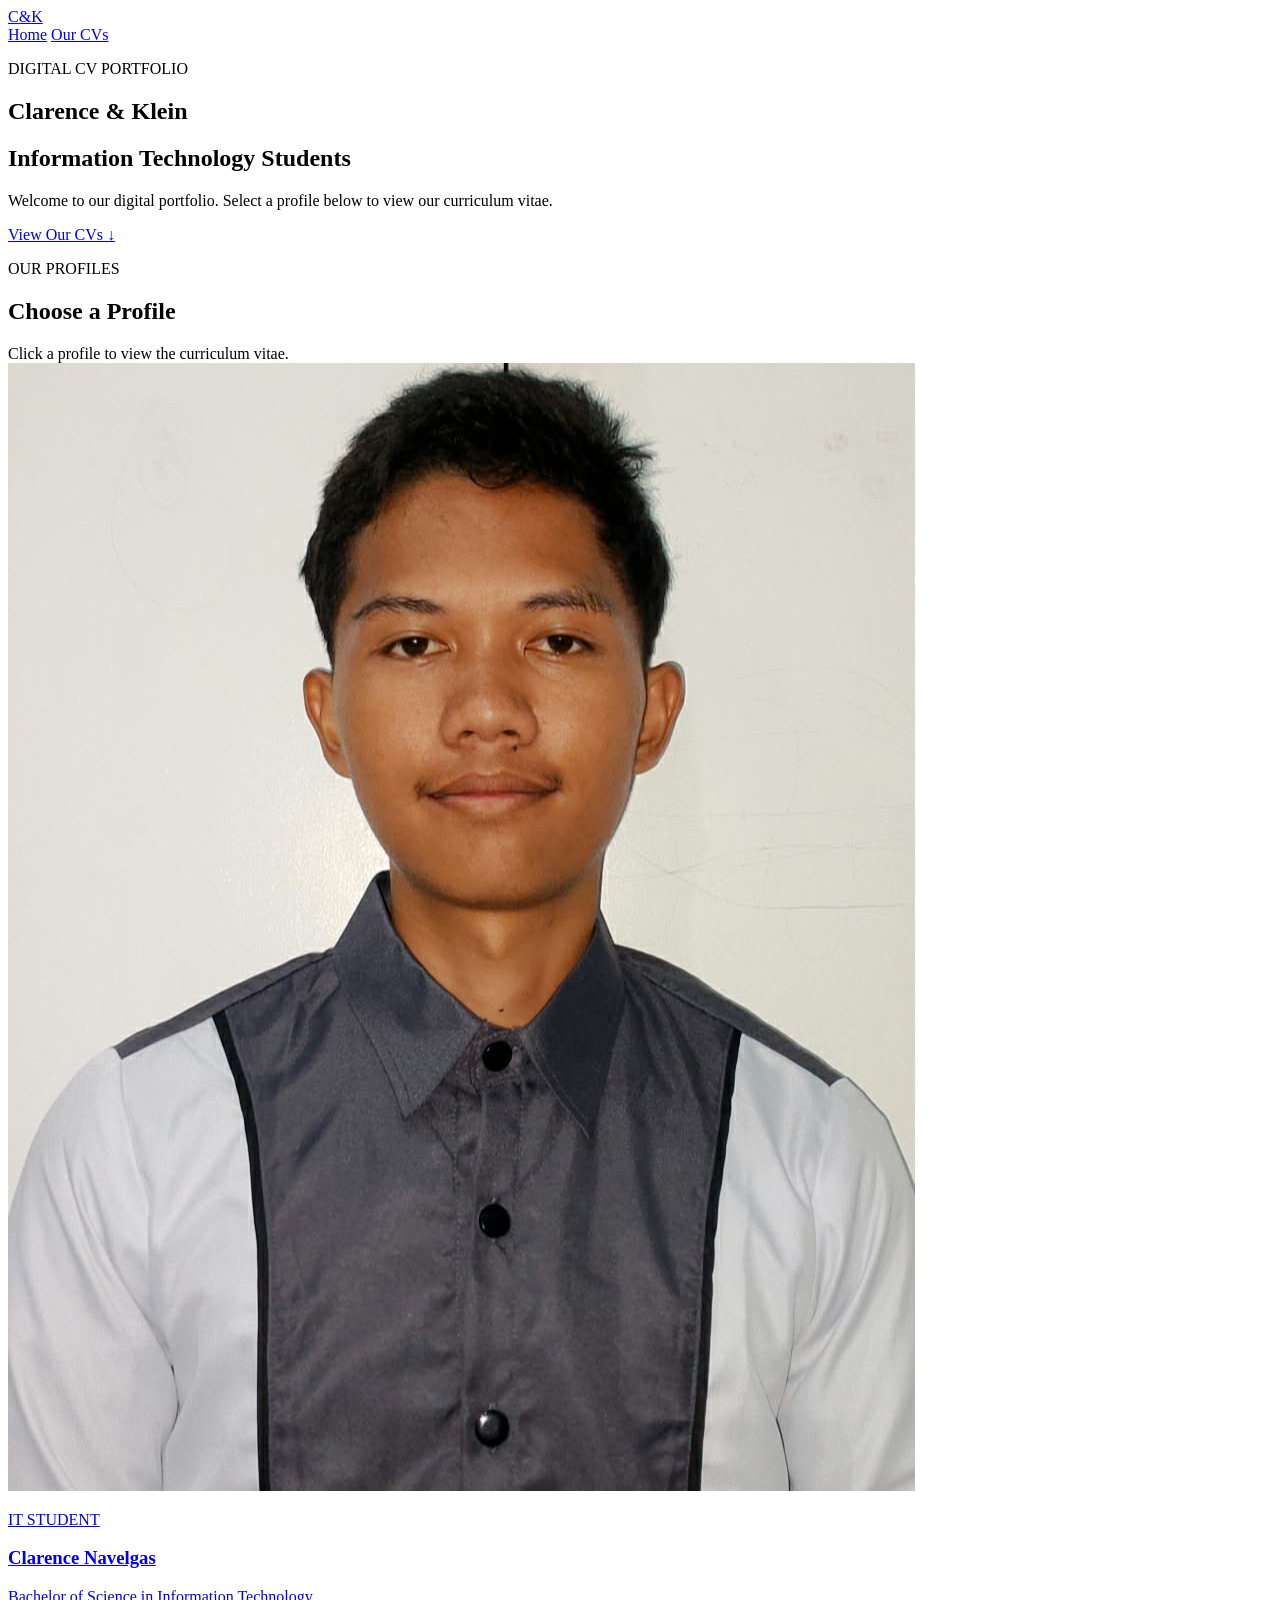
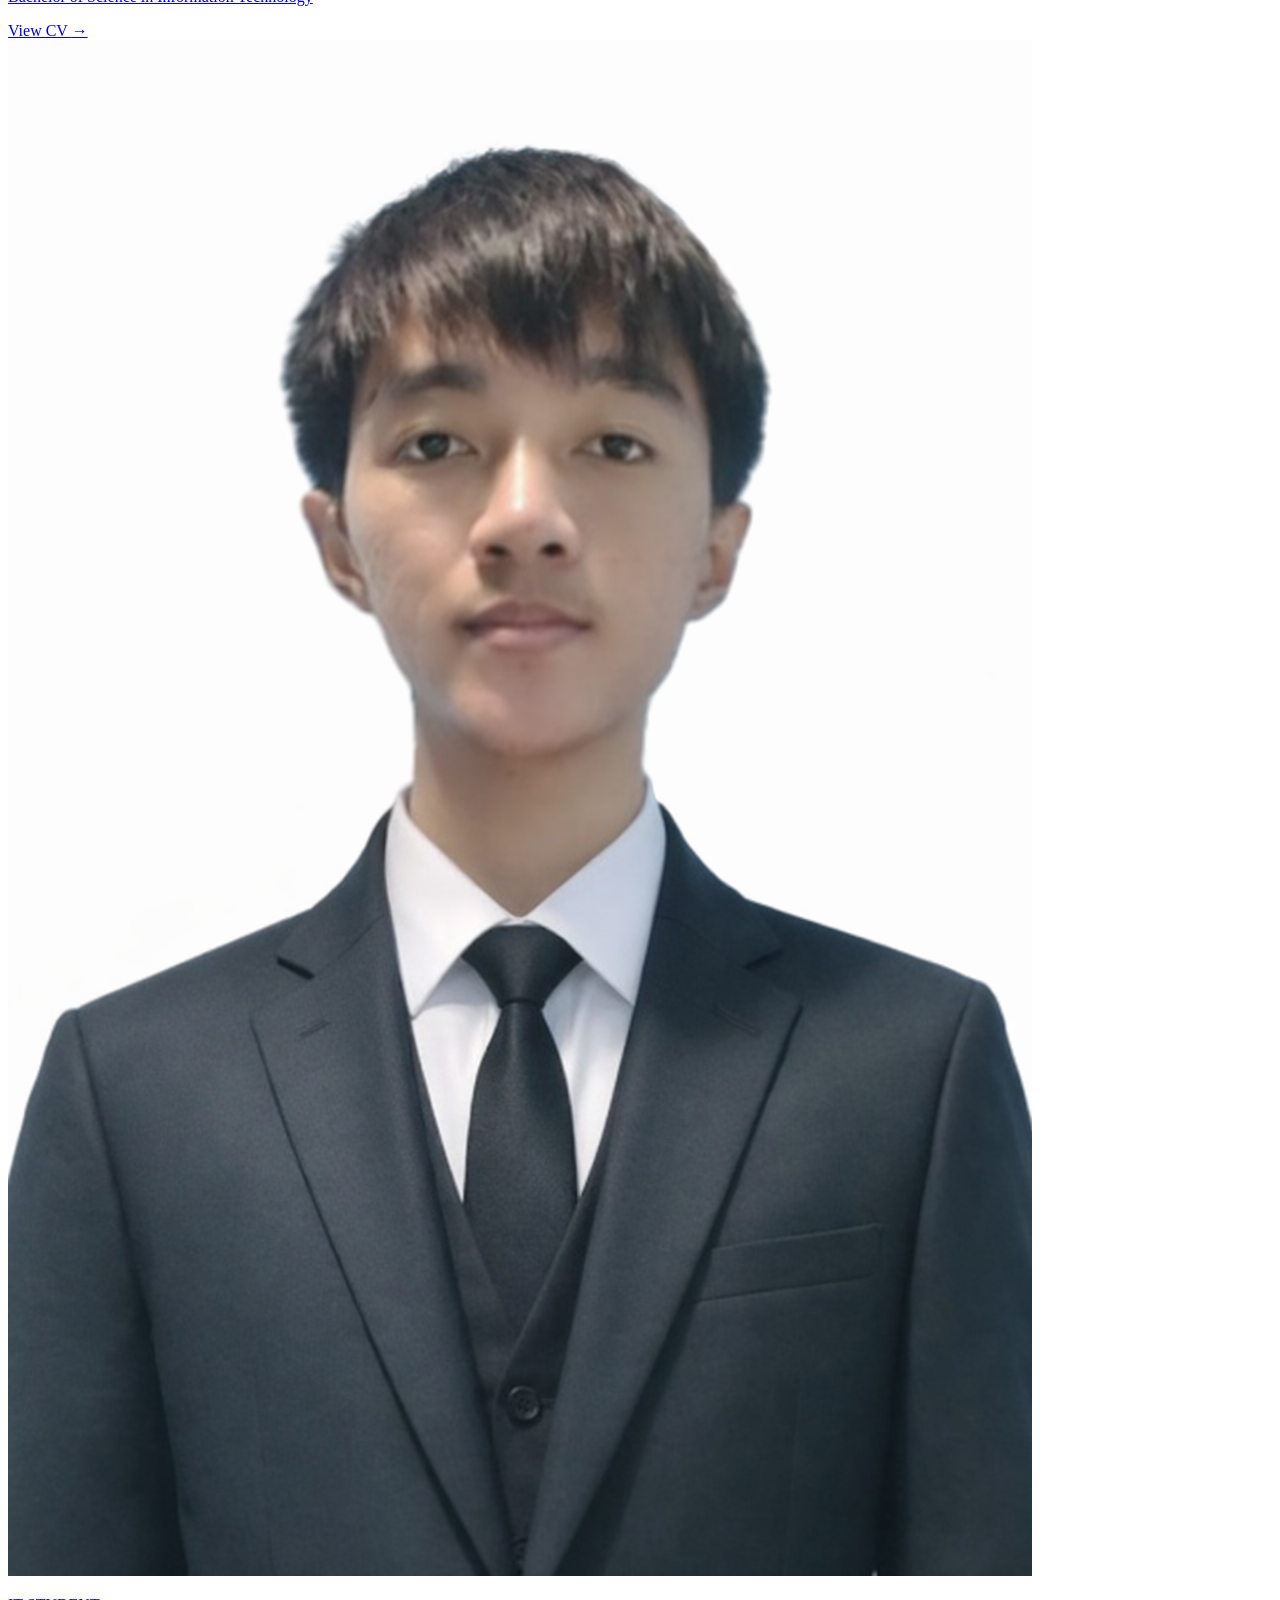
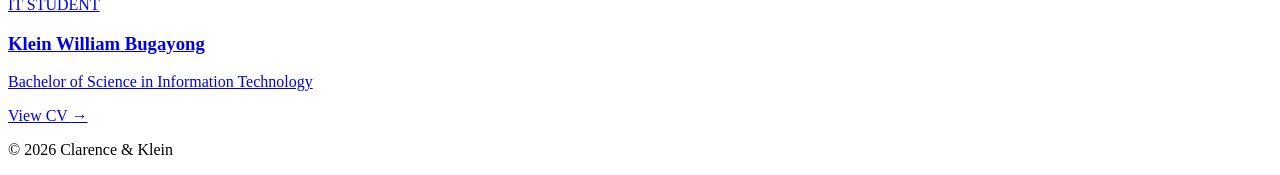
==== index.html @ c3aac6e5 "Clean up HTML structure and comments Removed unnecessary comments and improved formatting." ====
<!DOCTYPE html>
<html lang="en">
<head>
    <meta charset="UTF-8">
    <meta name="viewport" content="width=device-width, initial-scale=1.0">

    <title>Clarence & Klein | CV Portfolio</title>

    <link rel="stylesheet" href="style.css">
</head>

<body>

    <header>
        <nav class="navbar">

            <a href="index.html" class="logo">
                C<span>&</span>K
            </a>

            <div class="nav-links">
                <a href="#home">Home</a>
                <a href="#profiles">Our CVs</a>
            </div>

        </nav>
    </header>


    <main>

        <!-- HOME -->

        <section class="hero" id="home">

            <div class="hero-content">

                <p class="label">
                    DIGITAL CV PORTFOLIO
                </p>

                <h1>
                    Clarence <span>&</span> Klein
                </h1>

                <h2>
                    Information Technology Students
                </h2>

                <p class="hero-description">
                    Welcome to our digital portfolio.
                    Select a profile below to view our
                    curriculum vitae.
                </p>

                <a href="#profiles" class="main-button">
                    View Our CVs ↓
                </a>

            </div>

        </section>


        <!-- PROFILES -->

        <section class="profiles" id="profiles">

            <div class="section-heading">

                <p>OUR PROFILES</p>

                <h2>Choose a Profile</h2>

                <span>
                    Click a profile to view the curriculum vitae.
                </span>

            </div>


            <div class="profile-grid">


                <!-- CLARENCE -->

                <a href="clarence.html" class="profile-card">

                    <div class="profile-image">

                        <img
                            <img src="images/clarence.jpeg" alt="Clarence Navelgas">

                    </div>

                    <div class="profile-info">

                        <p class="student">
                            IT STUDENT
                        </p>

                        <h3>
                            Clarence Navelgas
                        </h3>

                        <p>
                            Bachelor of Science in
                            Information Technology
                        </p>

                        <div class="view-cv">
                            View CV
                            <span>→</span>
                        </div>

                    </div>

                </a>


                <!-- KLEIN -->

                <a href="klein.html" class="profile-card">

                    <div class="profile-image">

                        <img
                            src="images/klein.png"
                            alt="Klein William Bugayong">

                    </div>

                    <div class="profile-info">

                        <p class="student">
                            IT STUDENT
                        </p>

                            <h3>
                                Klein William Bugayong
                            </h3>
                

                        <p>
                            Bachelor of Science in
                            Information Technology
                        </p>

                        <div class="view-cv">
                            View CV
                            <span>→</span>
                        </div>

                    </div>

                </a>


            </div>

        </section>

    </main>


    <footer>

        <p>
            © 2026 Clarence & Klein
        </p>

    </footer>

</body>
</html>
---- style.css ----
/* ========================================================== 
   CLARENCE CV - FINAL DESIGN FIX 
   ONLY AFFECTS CLARENCE 
========================================================== */ 
 
body.clarence-page { 
    margin: 0; 
    padding: 40px 20px; 
 
    background: #151515; 
    color: #222222; 
 
    font-family: Arial, Helvetica, sans-serif; 
} 
 
 
/* ========================= 
   CV PAPER 
========================= */ 
 
body.clarence-page .cv { 
    width: 100%; 
    max-width: 1100px; 
 
    margin: 0 auto; 
 
    background: #f7f7f7; 
 
    box-shadow: 
        0 18px 50px rgba(0, 0, 0, 0.35); 
 
    overflow: hidden; 
} 
 
 
/* ========================= 
   HEADER 
========================= */ 
 
body.clarence-page .cv-header { 
    padding: 45px 45px 35px; 
 
    background: #f7f7f7; 
} 
 
body.clarence-page .cv-header h1 { 
    margin: 0; 
 
    color: #171717; 
 
    font-size: 44px; 
    font-weight: 800; 
 
    letter-spacing: 2px; 
} 
 
 
/* ========================= 
   TWO COLUMN LAYOUT 
========================= */ 
 
body.clarence-page .cv-grid { 
    display: grid; 
 
    grid-template-columns: 
        30% 70%; 
 
    align-items: stretch; 
} 
 
 
/* ========================= 
   LEFT SIDE 
========================= */ 
 
body.clarence-page .cv-left { 
    padding: 40px 30px; 
 
    background: #171717; 
 
    color: #ffffff; 
} 
 
 
/* SECTION SPACING */ 
 
body.clarence-page .cv-left .cv-section { 
    margin-bottom: 35px; 
} 
 
 
/* LEFT HEADINGS */ 
 
body.clarence-page .cv-left .cv-section h2 { 
    margin: 0 0 15px; 
 
    padding-bottom: 8px; 
 
    color: #e4c88b; 
 
    font-size: 16px; 
    font-weight: 800; 
 
    letter-spacing: 2px; 
 
    border-bottom: 1px solid #555555; 
} 
 
 
body.clarence-page .cv-left .cv-section h3 { 
    margin: 18px 0 8px; 
 
    color: #ffffff; 
 
    font-size: 13px; 
    font-weight: 700; 
} 
 
 
/* LEFT TEXT */ 
 
body.clarence-page .cv-left p { 
    margin: 6px 0; 
 
    color: #d8d8d8; 
 
    font-size: 13px; 
    line-height: 1.5; 
} 
 
 
body.clarence-page .cv-left strong { 
    color: #ffffff; 
 
    font-size: 13px; 
    line-height: 1.5; 
} 
 
 
/* CONTACT LINKS */ 
 
body.clarence-page .cv-left a { 
    color: #d8d8d8; 
 
    text-decoration: none; 
 
    overflow-wrap: anywhere; 
} 
 
 
body.clarence-page .cv-left a:hover { 
    color: #e4c88b; 
} 
 
 
/* ========================= 
   EDUCATION 
========================= */ 
 
body.clarence-page .education-item { 
    margin-bottom: 22px; 
} 
 
 
body.clarence-page .education-item strong { 
    display: block; 
 
    margin-bottom: 5px; 
 
    color: #ffffff; 
} 
 
 
body.clarence-page .education-item p { 
    color: #c8c8c8; 
} 
 
 
/* ========================= 
   RIGHT SIDE 
========================= */ 
 
body.clarence-page .cv-right { 
    padding: 40px 45px 50px; 
 
    background: #f7f7f7; 
 
    color: #252525; 
} 
 
 
/* PROFILE */ 
 
body.clarence-page .cv-profile { 
    margin-bottom: 30px; 
 
    padding-bottom: 25px; 
 
    border-bottom: 1px solid #c9c9c9; 
} 
 
 
body.clarence-page .cv-profile p { 
    margin: 0; 
 
    color: #333333; 
 
    font-size: 14px; 
    line-height: 1.7; 
} 
 
 
/* ========================= 
   RIGHT SECTIONS 
========================= */ 
 
body.clarence-page .cv-right .cv-section { 
    margin-bottom: 32px; 
} 
 
 
body.clarence-page .cv-right .cv-section h2 { 
    margin: 0 0 17px; 
 
    padding-bottom: 7px; 
 
    color: #171717; 
 
    font-size: 18px; 
    font-weight: 800; 
 
    letter-spacing: 1px; 
 
    border-bottom: 2px solid #333333; 
} 
 
 
body.clarence-page .cv-right .cv-section p { 
    margin: 7px 0; 
 
    color: #333333; 
 
    font-size: 13px; 
    line-height: 1.6; 
} 
 
 
body.clarence-page .cv-right .cv-section strong { 
    color: #171717; 
} 
 
 
/* ========================= 
   PROJECTS 
========================= */ 
 
body.clarence-page .project { 
    margin-bottom: 28px; 
 
    padding-bottom: 24px; 
 
    border-bottom: 1px solid #d3d3d3; 
} 
 
 
body.clarence-page .project:last-child { 
    border-bottom: none; 
} 
 
 
body.clarence-page .project p { 
    color: #333333; 
} 
 
 
body.clarence-page .project ul { 
    margin: 12px 0 0; 
 
    padding-left: 22px; 
} 
 
 
body.clarence-page .project li { 
    margin-bottom: 7px; 
 
    color: #333333; 
 
    font-size: 13px; 
    line-height: 1.55; 
} 
 
 
/* ========================= 
   NAVIGATION 
========================= */ 
 
body.clarence-page .cv-navigation { 
    padding: 
        0 0 40px 30px; 
 
    background: #f7f7f7; 
} 
 
 
body.clarence-page .back-btn { 
    display: inline-block; 
 
    padding: 12px 20px; 
 
    background: #202020; 
 
    color: #ffffff; 
 
    border-radius: 5px; 
 
    font-size: 13px; 
    font-weight: 700; 
 
    text-decoration: none; 
 
    transition: 0.25s ease; 
} 
 
 
body.clarence-page .back-btn:hover { 
    background: #333333; 
 
    transform: translateY(-2px); 
} 
 
 
/* ========================= 
   MOBILE 
========================= */ 
 
@media screen and (max-width: 700px) { 
 
    body.clarence-page { 
        padding: 15px 8px; 
    } 
 
 
    body.clarence-page .cv-header { 
        padding: 30px 22px 25px; 
    } 
 
 
    body.clarence-page .cv-header h1 { 
        font-size: 29px; 
 
        letter-spacing: 1px; 
    } 
 
 
    body.clarence-page .cv-grid { 
        grid-template-columns: 1fr; 
    } 
 
 
    body.clarence-page .cv-left { 
        padding: 30px 22px; 
    } 
 
 
    body.clarence-page .cv-right { 
        padding: 30px 22px; 
    } 
 
 
    body.clarence-page .cv-navigation { 
        padding: 
            0 22px 30px; 
    } 
} 
 
 
/* ========================= 
   PRINT 
========================= */ 
 
@media print { 
 
    body.clarence-page { 
        padding: 0; 
 
        background: #ffffff; 
    } 
 
 
    body.clarence-page .cv { 
        width: 100%; 
 
        max-width: none; 
 
        box-shadow: none; 
    } 
 
 
    body.clarence-page .cv-navigation { 
        display: none; 
    } 
}
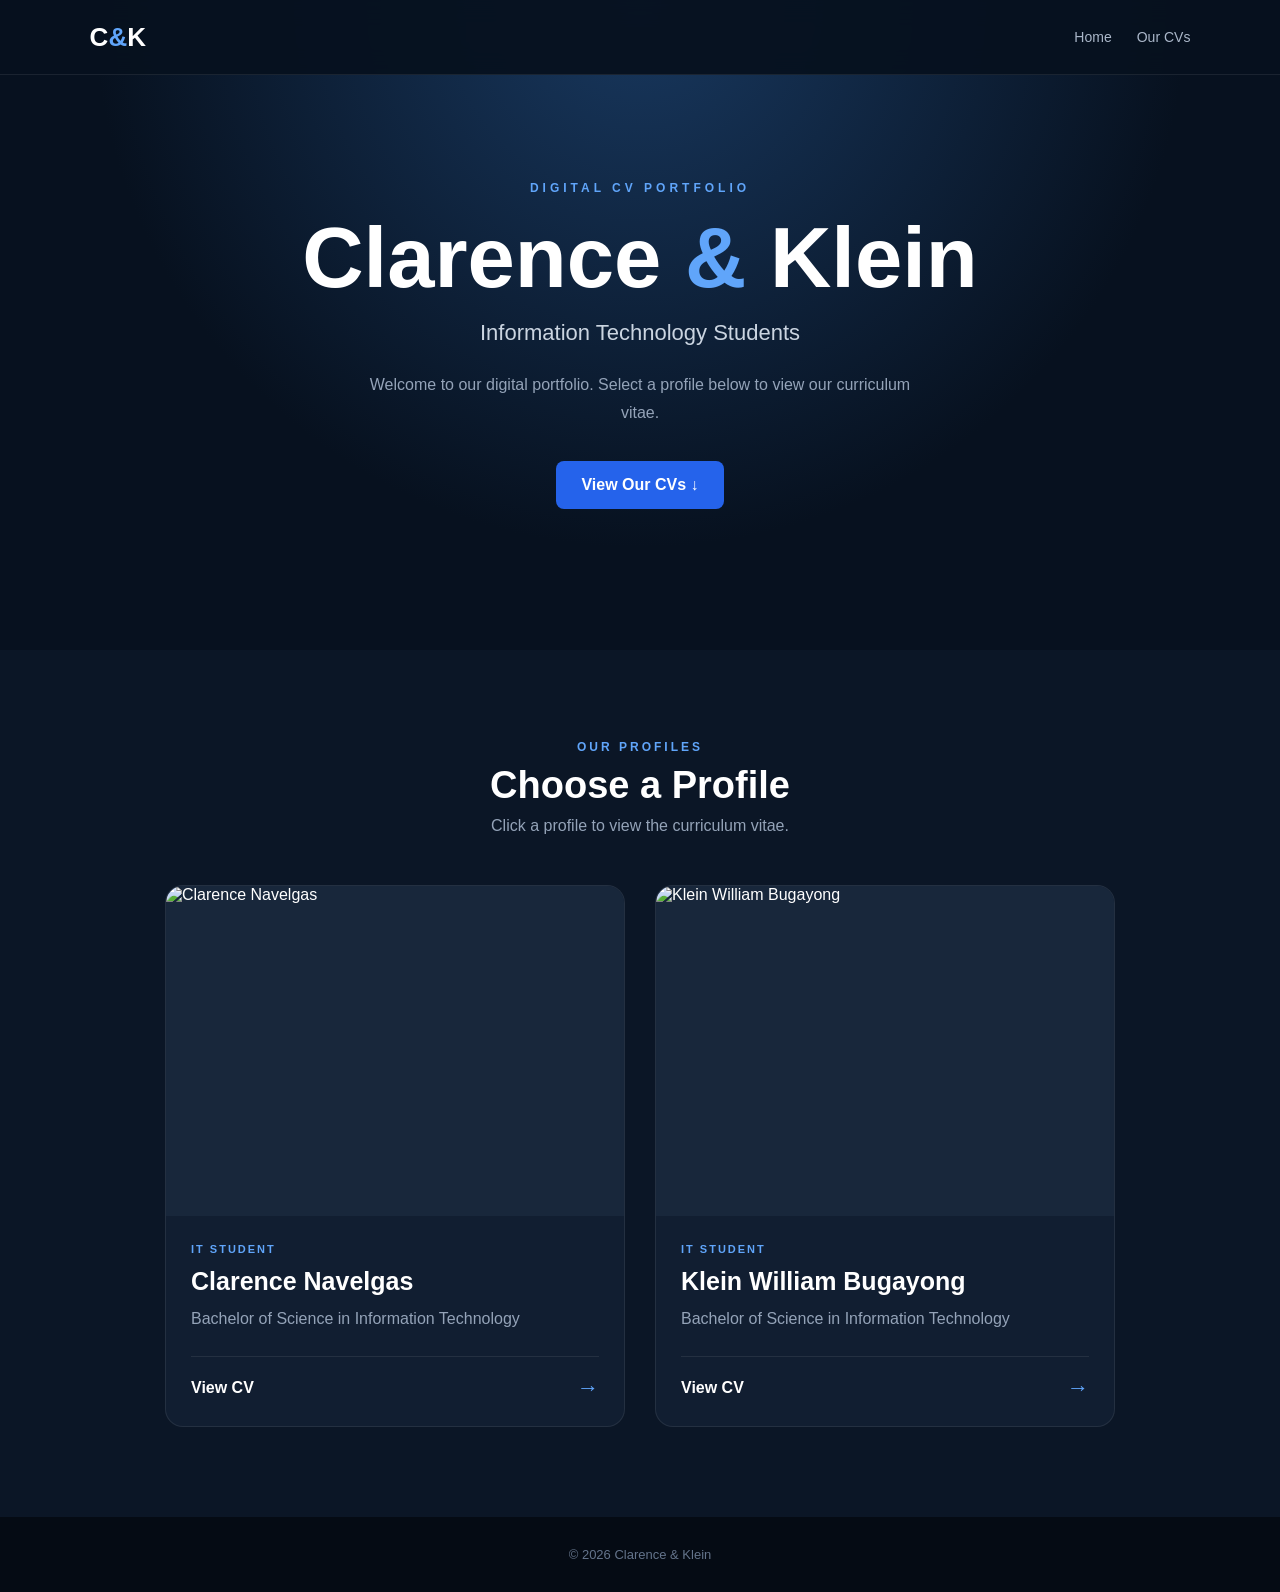
==== commit 3457a3a5: "Update profile image sources and fix HTML structure" ====
--- a/index.html
+++ b/index.html
@@ -89,7 +89,8 @@
                     <div class="profile-image">
 
                         <img
-                            <img src="images/clarence.jpeg" alt="Clarence Navelgas">
+                            src="images/clarence-profile.jpg"
+                            alt="Clarence Navelgas">
 
                     </div>
 
@@ -125,7 +126,7 @@
                     <div class="profile-image">
 
                         <img
-                            src="images/klein.png"
+                            src="images/klein-profile.jpg"
                             alt="Klein William Bugayong">
 
                     </div>
@@ -136,10 +137,9 @@
                             IT STUDENT
                         </p>
 
-                            <h3>
-                                Klein William Bugayong
-                            </h3>
-                
+                        <h3>
+                            Klein William Bugayong
+                        </h3>
 
                         <p>
                             Bachelor of Science in
--- a/style.css
+++ b/style.css
@@ -1,402 +1,4450 @@
-/* ========================================================== 
-   CLARENCE CV - FINAL DESIGN FIX 
-   ONLY AFFECTS CLARENCE 
-========================================================== */ 
- 
-body.clarence-page { 
-    margin: 0; 
-    padding: 40px 20px; 
- 
-    background: #151515; 
-    color: #222222; 
- 
-    font-family: Arial, Helvetica, sans-serif; 
-} 
- 
- 
-/* ========================= 
-   CV PAPER 
-========================= */ 
- 
-body.clarence-page .cv { 
-    width: 100%; 
-    max-width: 1100px; 
- 
-    margin: 0 auto; 
- 
-    background: #f7f7f7; 
- 
-    box-shadow: 
-        0 18px 50px rgba(0, 0, 0, 0.35); 
- 
-    overflow: hidden; 
-} 
- 
- 
-/* ========================= 
-   HEADER 
-========================= */ 
- 
-body.clarence-page .cv-header { 
-    padding: 45px 45px 35px; 
- 
-    background: #f7f7f7; 
-} 
- 
-body.clarence-page .cv-header h1 { 
-    margin: 0; 
- 
-    color: #171717; 
- 
-    font-size: 44px; 
-    font-weight: 800; 
- 
-    letter-spacing: 2px; 
-} 
- 
- 
-/* ========================= 
-   TWO COLUMN LAYOUT 
-========================= */ 
- 
-body.clarence-page .cv-grid { 
-    display: grid; 
- 
-    grid-template-columns: 
-        30% 70%; 
- 
-    align-items: stretch; 
-} 
- 
- 
-/* ========================= 
-   LEFT SIDE 
-========================= */ 
- 
-body.clarence-page .cv-left { 
-    padding: 40px 30px; 
- 
-    background: #171717; 
- 
-    color: #ffffff; 
-} 
- 
- 
-/* SECTION SPACING */ 
- 
-body.clarence-page .cv-left .cv-section { 
-    margin-bottom: 35px; 
-} 
- 
- 
-/* LEFT HEADINGS */ 
- 
-body.clarence-page .cv-left .cv-section h2 { 
-    margin: 0 0 15px; 
- 
-    padding-bottom: 8px; 
- 
-    color: #e4c88b; 
- 
-    font-size: 16px; 
-    font-weight: 800; 
- 
-    letter-spacing: 2px; 
- 
-    border-bottom: 1px solid #555555; 
-} 
- 
- 
-body.clarence-page .cv-left .cv-section h3 { 
-    margin: 18px 0 8px; 
- 
-    color: #ffffff; 
- 
-    font-size: 13px; 
-    font-weight: 700; 
-} 
- 
- 
-/* LEFT TEXT */ 
- 
-body.clarence-page .cv-left p { 
-    margin: 6px 0; 
- 
-    color: #d8d8d8; 
- 
-    font-size: 13px; 
-    line-height: 1.5; 
-} 
- 
- 
-body.clarence-page .cv-left strong { 
-    color: #ffffff; 
- 
-    font-size: 13px; 
-    line-height: 1.5; 
-} 
- 
- 
-/* CONTACT LINKS */ 
- 
-body.clarence-page .cv-left a { 
-    color: #d8d8d8; 
- 
-    text-decoration: none; 
- 
-    overflow-wrap: anywhere; 
-} 
- 
- 
-body.clarence-page .cv-left a:hover { 
-    color: #e4c88b; 
-} 
- 
- 
-/* ========================= 
-   EDUCATION 
-========================= */ 
- 
-body.clarence-page .education-item { 
-    margin-bottom: 22px; 
-} 
- 
- 
-body.clarence-page .education-item strong { 
-    display: block; 
- 
-    margin-bottom: 5px; 
- 
-    color: #ffffff; 
-} 
- 
- 
-body.clarence-page .education-item p { 
-    color: #c8c8c8; 
-} 
- 
- 
-/* ========================= 
-   RIGHT SIDE 
-========================= */ 
- 
-body.clarence-page .cv-right { 
-    padding: 40px 45px 50px; 
- 
-    background: #f7f7f7; 
- 
-    color: #252525; 
-} 
- 
- 
-/* PROFILE */ 
- 
-body.clarence-page .cv-profile { 
-    margin-bottom: 30px; 
- 
-    padding-bottom: 25px; 
- 
-    border-bottom: 1px solid #c9c9c9; 
-} 
- 
- 
-body.clarence-page .cv-profile p { 
-    margin: 0; 
- 
-    color: #333333; 
- 
-    font-size: 14px; 
-    line-height: 1.7; 
-} 
- 
- 
-/* ========================= 
-   RIGHT SECTIONS 
-========================= */ 
- 
-body.clarence-page .cv-right .cv-section { 
-    margin-bottom: 32px; 
-} 
- 
- 
-body.clarence-page .cv-right .cv-section h2 { 
-    margin: 0 0 17px; 
- 
-    padding-bottom: 7px; 
- 
-    color: #171717; 
- 
-    font-size: 18px; 
-    font-weight: 800; 
- 
-    letter-spacing: 1px; 
- 
-    border-bottom: 2px solid #333333; 
-} 
- 
- 
-body.clarence-page .cv-right .cv-section p { 
-    margin: 7px 0; 
- 
-    color: #333333; 
- 
-    font-size: 13px; 
-    line-height: 1.6; 
-} 
- 
- 
-body.clarence-page .cv-right .cv-section strong { 
-    color: #171717; 
-} 
- 
- 
-/* ========================= 
-   PROJECTS 
-========================= */ 
- 
-body.clarence-page .project { 
-    margin-bottom: 28px; 
- 
-    padding-bottom: 24px; 
- 
-    border-bottom: 1px solid #d3d3d3; 
-} 
- 
- 
-body.clarence-page .project:last-child { 
-    border-bottom: none; 
-} 
- 
- 
-body.clarence-page .project p { 
-    color: #333333; 
-} 
- 
- 
-body.clarence-page .project ul { 
-    margin: 12px 0 0; 
- 
-    padding-left: 22px; 
-} 
- 
- 
-body.clarence-page .project li { 
-    margin-bottom: 7px; 
- 
-    color: #333333; 
- 
-    font-size: 13px; 
-    line-height: 1.55; 
-} 
- 
- 
-/* ========================= 
-   NAVIGATION 
-========================= */ 
- 
-body.clarence-page .cv-navigation { 
-    padding: 
-        0 0 40px 30px; 
- 
-    background: #f7f7f7; 
-} 
- 
- 
-body.clarence-page .back-btn { 
-    display: inline-block; 
- 
-    padding: 12px 20px; 
- 
-    background: #202020; 
- 
-    color: #ffffff; 
- 
-    border-radius: 5px; 
- 
-    font-size: 13px; 
-    font-weight: 700; 
- 
-    text-decoration: none; 
- 
-    transition: 0.25s ease; 
-} 
- 
- 
-body.clarence-page .back-btn:hover { 
-    background: #333333; 
- 
-    transform: translateY(-2px); 
-} 
- 
- 
-/* ========================= 
-   MOBILE 
-========================= */ 
- 
-@media screen and (max-width: 700px) { 
- 
-    body.clarence-page { 
-        padding: 15px 8px; 
-    } 
- 
- 
-    body.clarence-page .cv-header { 
-        padding: 30px 22px 25px; 
-    } 
- 
- 
-    body.clarence-page .cv-header h1 { 
-        font-size: 29px; 
- 
-        letter-spacing: 1px; 
-    } 
- 
- 
-    body.clarence-page .cv-grid { 
-        grid-template-columns: 1fr; 
-    } 
- 
- 
-    body.clarence-page .cv-left { 
-        padding: 30px 22px; 
-    } 
- 
- 
-    body.clarence-page .cv-right { 
-        padding: 30px 22px; 
-    } 
- 
- 
-    body.clarence-page .cv-navigation { 
-        padding: 
-            0 22px 30px; 
-    } 
-} 
- 
- 
-/* ========================= 
-   PRINT 
-========================= */ 
- 
-@media print { 
- 
-    body.clarence-page { 
-        padding: 0; 
- 
-        background: #ffffff; 
-    } 
- 
- 
-    body.clarence-page .cv { 
-        width: 100%; 
- 
-        max-width: none; 
- 
-        box-shadow: none; 
-    } 
- 
- 
-    body.clarence-page .cv-navigation { 
-        display: none; 
-    } 
-} 
+
+/* =====================================================
+   GLOBAL RESET
+===================================================== */
+
+* {
+    margin: 0;
+    padding: 0;
+    box-sizing: border-box;
+}
+
+html {
+    scroll-behavior: smooth;
+}
+
+body {
+    font-family: Arial, Helvetica, sans-serif;
+    background: #07111f;
+    color: #ffffff;
+}
+
+a {
+    color: inherit;
+    text-decoration: none;
+}
+
+img {
+    max-width: 100%;
+}
+
+
+/* =====================================================
+   MAIN NAVIGATION
+===================================================== */
+
+.navbar {
+    width: 100%;
+    height: 75px;
+
+    padding: 0 7%;
+
+    display: flex;
+    justify-content: space-between;
+    align-items: center;
+
+    position: fixed;
+    top: 0;
+    left: 0;
+
+    z-index: 1000;
+
+    background: rgba(7, 17, 31, 0.95);
+
+    border-bottom:
+        1px solid rgba(255, 255, 255, 0.08);
+
+    backdrop-filter: blur(12px);
+}
+
+
+.logo {
+    font-size: 26px;
+    font-weight: 800;
+}
+
+
+.logo span {
+    color: #60a5fa;
+}
+
+
+.nav-links {
+    display: flex;
+    align-items: center;
+
+    gap: 25px;
+}
+
+
+.nav-links a {
+    color: #aab7c9;
+
+    font-size: 14px;
+
+    transition: 0.3s;
+}
+
+
+.nav-links a:hover {
+    color: #ffffff;
+}
+
+
+/* =====================================================
+   HERO
+===================================================== */
+
+.hero {
+    min-height: 650px;
+
+    display: flex;
+
+    justify-content: center;
+    align-items: center;
+
+    text-align: center;
+
+    padding: 120px 20px 80px;
+
+    background:
+        radial-gradient(
+            circle at top,
+            #18385f,
+            #07111f 60%
+        );
+}
+
+
+.hero-content {
+    width: 100%;
+    max-width: 800px;
+}
+
+
+.label {
+    color: #60a5fa;
+
+    font-size: 12px;
+
+    letter-spacing: 4px;
+
+    font-weight: bold;
+
+    margin-bottom: 20px;
+}
+
+
+.hero h1 {
+    font-size: clamp(45px, 8vw, 85px);
+
+    line-height: 1;
+
+    margin-bottom: 20px;
+}
+
+
+.hero h1 span {
+    color: #60a5fa;
+}
+
+
+.hero h2 {
+    font-size: 22px;
+
+    color: #cbd5e1;
+
+    font-weight: normal;
+}
+
+
+.hero-description {
+    color: #94a3b8;
+
+    max-width: 550px;
+
+    margin: 25px auto 35px;
+
+    line-height: 1.7;
+}
+
+
+.main-button {
+    display: inline-block;
+
+    padding: 15px 25px;
+
+    background: #2563eb;
+
+    border-radius: 8px;
+
+    font-weight: bold;
+
+    transition: 0.3s;
+}
+
+
+.main-button:hover {
+    background: #3b82f6;
+
+    transform: translateY(-3px);
+}
+
+
+/* =====================================================
+   PROFILE SECTION
+===================================================== */
+
+.profiles {
+    padding: 90px 7%;
+
+    background: #0b1626;
+}
+
+
+.section-heading {
+    text-align: center;
+
+    margin-bottom: 50px;
+}
+
+
+.section-heading > p {
+    color: #60a5fa;
+
+    font-size: 12px;
+
+    font-weight: bold;
+
+    letter-spacing: 3px;
+
+    margin-bottom: 10px;
+}
+
+
+.section-heading h2 {
+    font-size: 38px;
+
+    margin-bottom: 10px;
+}
+
+
+.section-heading span {
+    color: #94a3b8;
+}
+
+
+/* =====================================================
+   PROFILE CARDS
+===================================================== */
+
+.profile-grid {
+    width: 100%;
+
+    max-width: 950px;
+
+    margin: auto;
+
+    display: grid;
+
+    grid-template-columns:
+        repeat(2, minmax(0, 1fr));
+
+    gap: 30px;
+}
+
+
+.profile-card {
+    display: block;
+
+    background: #111e31;
+
+    border:
+        1px solid rgba(255, 255, 255, 0.08);
+
+    border-radius: 18px;
+
+    overflow: hidden;
+
+    transition: 0.35s;
+}
+
+
+.profile-card:hover {
+    transform: translateY(-8px);
+
+    border-color: #3b82f6;
+
+    box-shadow:
+        0 20px 50px
+        rgba(0, 0, 0, 0.4);
+}
+
+
+.profile-image {
+    width: 100%;
+
+    height: 330px;
+
+    background: #18273b;
+
+    overflow: hidden;
+}
+
+
+.profile-image img {
+    width: 100%;
+    height: 100%;
+
+    object-fit: cover;
+
+    display: block;
+
+    transition: 0.4s;
+}
+
+
+.profile-card:hover .profile-image img {
+    transform: scale(1.05);
+}
+
+
+.profile-info {
+    padding: 25px;
+}
+
+
+.student {
+    color: #60a5fa !important;
+
+    font-size: 11px;
+
+    letter-spacing: 2px;
+
+    font-weight: bold;
+
+    margin-bottom: 8px;
+}
+
+
+.profile-info h3 {
+    font-size: 25px;
+
+    margin-bottom: 10px;
+}
+
+
+.profile-info > p {
+    color: #94a3b8;
+
+    line-height: 1.6;
+}
+
+
+.view-cv {
+    display: flex;
+
+    justify-content: space-between;
+
+    align-items: center;
+
+    margin-top: 25px;
+
+    padding-top: 18px;
+
+    border-top:
+        1px solid rgba(255, 255, 255, 0.08);
+
+    font-weight: bold;
+}
+
+
+.view-cv span {
+    color: #60a5fa;
+
+    font-size: 22px;
+}
+
+
+/* =====================================================
+   MAIN FOOTER
+===================================================== */
+
+footer {
+    padding: 30px;
+
+    text-align: center;
+
+    background: #050b14;
+
+    color: #64748b;
+
+    font-size: 13px;
+}
+
+
+/* =====================================================
+   ORIGINAL CV VIEWER
+===================================================== */
+
+.cv-page {
+    background: #07111f;
+}
+
+
+.cv-navbar {
+    min-height: 75px;
+
+    padding: 15px 5%;
+
+    display: flex;
+
+    align-items: center;
+
+    justify-content: space-between;
+
+    gap: 20px;
+
+    position: sticky;
+
+    top: 0;
+
+    background:
+        rgba(7, 17, 31, 0.96);
+
+    border-bottom:
+        1px solid rgba(255, 255, 255, 0.08);
+
+    z-index: 100;
+}
+
+
+.cv-name {
+    font-weight: bold;
+}
+
+
+.back-button,
+.switch-button {
+    color: #60a5fa;
+
+    font-size: 14px;
+
+    font-weight: bold;
+}
+
+
+.cv-viewer {
+    padding: 55px 20px 80px;
+}
+
+
+.cv-heading {
+    text-align: center;
+
+    margin-bottom: 40px;
+}
+
+
+.cv-heading > p {
+    color: #60a5fa;
+
+    font-size: 11px;
+
+    letter-spacing: 4px;
+
+    font-weight: bold;
+
+    margin-bottom: 10px;
+}
+
+
+.cv-heading h1 {
+    font-size:
+        clamp(30px, 5vw, 48px);
+
+    margin-bottom: 5px;
+}
+
+
+.cv-heading span {
+    color: #94a3b8;
+}
+
+
+.cv-images {
+    width: 100%;
+
+    max-width: 1000px;
+
+    margin: auto;
+
+    display: flex;
+
+    flex-direction: column;
+
+    gap: 30px;
+}
+
+
+.cv-images img {
+    width: 100%;
+
+    height: auto;
+
+    display: block;
+
+    background: white;
+
+    box-shadow:
+        0 15px 50px
+        rgba(0, 0, 0, 0.5);
+}
+
+
+.bottom-navigation {
+    max-width: 1000px;
+
+    margin: 40px auto 0;
+
+    display: flex;
+
+    justify-content: space-between;
+
+    gap: 20px;
+}
+
+
+.bottom-navigation a {
+    color: #60a5fa;
+
+    font-weight: bold;
+}
+
+
+/* =====================================================
+   CLARENCE CV
+===================================================== */
+
+.clarence-cv {
+    background: #f4f4f4;
+
+    color: #111;
+}
+
+
+.cv-topbar {
+    background: #0b0b0b;
+
+    padding: 18px 5%;
+
+    display: flex;
+
+    justify-content: space-between;
+
+    align-items: center;
+
+    gap: 20px;
+
+    color: white;
+}
+
+
+.cv-topbar a {
+    color: white;
+
+    font-size: 13px;
+}
+
+
+.cv-topbar a:hover {
+    color: #d6c5a3;
+}
+
+
+.cv-paper {
+    max-width: 1100px;
+
+    margin: 40px auto;
+
+    background: #ffffff;
+
+    display: grid;
+
+    grid-template-columns:
+        35% 65%;
+
+    min-height: 1350px;
+
+    box-shadow:
+        0 10px 40px
+        rgba(0, 0, 0, 0.15);
+}
+
+
+.cv-left {
+    background: #171717;
+
+    color: #ffffff;
+
+    padding: 55px 35px;
+}
+
+
+.cv-photo {
+    width: 190px;
+    height: 190px;
+
+    margin: 0 auto 30px;
+
+    border-radius: 50%;
+
+    overflow: hidden;
+
+    border: 5px solid #ffffff;
+}
+
+
+.cv-photo img {
+    width: 100%;
+    height: 100%;
+
+    object-fit: cover;
+}
+
+
+.cv-left h1 {
+    text-align: center;
+
+    font-size: 27px;
+
+    line-height: 1.1;
+
+    margin-bottom: 8px;
+}
+
+
+.cv-left .job-title {
+    text-align: center;
+
+    color: #d6c5a3;
+
+    font-size: 13px;
+
+    margin-bottom: 35px;
+}
+
+
+.cv-left h2 {
+    color: #d6c5a3;
+
+    font-size: 15px;
+
+    letter-spacing: 1px;
+
+    margin-top: 30px;
+
+    margin-bottom: 12px;
+
+    border-bottom:
+        1px solid #555;
+
+    padding-bottom: 7px;
+}
+
+
+.cv-left p,
+.cv-left li {
+    font-size: 12px;
+
+    line-height: 1.7;
+
+    color: #e7e7e7;
+}
+
+
+.cv-left ul {
+    padding-left: 18px;
+}
+
+
+.cv-right {
+    padding: 70px 55px;
+
+    color: #222;
+}
+
+
+.cv-right .big-name {
+    font-size: 48px;
+
+    line-height: 1;
+
+    margin-bottom: 8px;
+}
+
+
+.cv-right .big-name span {
+    color: #8a7654;
+}
+
+
+.cv-right .headline {
+    letter-spacing: 3px;
+
+    font-size: 14px;
+
+    color: #777;
+
+    margin-bottom: 50px;
+}
+
+
+.cv-section {
+    margin-bottom: 35px;
+}
+
+
+.cv-section h2 {
+    font-size: 18px;
+
+    letter-spacing: 2px;
+
+    margin-bottom: 15px;
+
+    padding-bottom: 7px;
+
+    border-bottom:
+        2px solid #111;
+}
+
+
+.cv-section p,
+.cv-section li {
+    font-size: 13px;
+
+    line-height: 1.7;
+
+    color: #444;
+}
+
+
+.cv-item {
+    margin-bottom: 20px;
+}
+
+
+.cv-item h3 {
+    font-size: 15px;
+
+    margin-bottom: 4px;
+}
+
+
+.cv-item .date {
+    color: #8a7654;
+
+    font-size: 11px;
+
+    font-weight: bold;
+
+    letter-spacing: 1px;
+}
+
+
+/* =====================================================
+   KLEIN CV
+   Blue / Gray Design
+===================================================== */
+
+body.klein-page {
+    margin: 0;
+
+    padding: 35px 15px 60px;
+
+    background: #111820;
+
+    font-family:
+        Arial,
+        Helvetica,
+        sans-serif;
+
+    color: #222;
+}
+
+
+/* KLEIN TOP WEBSITE NAVIGATION */
+
+.klein-site-nav {
+    width: 100%;
+
+    max-width: 1100px;
+
+    margin: 0 auto 20px;
+
+    display: flex;
+
+    justify-content: space-between;
+
+    align-items: center;
+
+    gap: 15px;
+}
+
+
+.klein-site-nav a {
+    padding: 11px 18px;
+
+    background: #345875;
+
+    color: #ffffff;
+
+    border-radius: 6px;
+
+    font-size: 13px;
+
+    font-weight: bold;
+
+    transition: 0.25s;
+}
+
+
+.klein-site-nav a:hover {
+    background: #3475b6;
+}
+
+
+/* KLEIN CV PAPER */
+
+.klein-cv {
+    width: 100%;
+
+    max-width: 1100px;
+
+    margin: 0 auto 40px;
+
+    background: #ffffff;
+
+    overflow: hidden;
+
+    box-shadow:
+        0 15px 45px
+        rgba(0, 0, 0, 0.45);
+}
+
+
+/* BLUE HEADER DESIGN */
+
+.klein-top-bar {
+    width: 100%;
+
+    height: 90px;
+
+    display: grid;
+
+    grid-template-columns:
+        28% 13% 59%;
+}
+
+
+.klein-blue-dark {
+    background: #345875;
+}
+
+
+.klein-blue-medium {
+    background: #3475b6;
+}
+
+
+.klein-blue-light {
+    background: #6599ce;
+}
+
+
+/* MAIN KLEIN LAYOUT */
+
+.klein-layout {
+    width: 100%;
+
+    display: grid;
+
+    grid-template-columns:
+        31% 69%;
+
+    align-items: stretch;
+}
+
+
+/* =====================================================
+   KLEIN LEFT SIDEBAR
+===================================================== */
+
+.klein-sidebar {
+    background: #eeeeee;
+
+    padding: 10px 12px 40px;
+
+    color: #111;
+}
+
+
+/* PROFILE PHOTO */
+
+.klein-photo {
+    width: 190px;
+    height: 190px;
+
+    margin: 0 auto 12px;
+
+    border-radius: 50%;
+
+    background: #ffffff;
+
+    overflow: hidden;
+}
+
+
+.klein-photo img {
+    width: 100%;
+    height: 100%;
+
+    object-fit: cover;
+
+    display: block;
+}
+
+
+/* SIDEBAR NAME */
+
+.klein-sidebar-name {
+    text-align: center;
+
+    margin-bottom: 15px;
+}
+
+
+.klein-sidebar-name h2 {
+    margin: 0 0 6px;
+
+    color: #111;
+
+    font-size: 21px;
+
+    line-height: 1.15;
+}
+
+
+.klein-sidebar-name p {
+    margin: 0;
+
+    color: #111;
+
+    font-size: 14px;
+
+    font-weight: bold;
+}
+
+
+/* SIDEBAR SECTIONS */
+
+.klein-side-section {
+    margin-bottom: 15px;
+}
+
+
+.klein-side-section h3 {
+    margin: 0 0 5px;
+
+    color: #345875;
+
+    font-size: 20px;
+
+    line-height: 1.05;
+}
+
+
+.klein-side-section p {
+    margin: 2px 0;
+
+    color: #222;
+
+    font-size: 14px;
+
+    line-height: 1.25;
+
+    overflow-wrap: anywhere;
+}
+
+
+.klein-side-section strong {
+    display: block;
+
+    color: #111;
+
+    font-size: 14px;
+
+    line-height: 1.2;
+}
+
+
+.klein-side-section ul {
+    margin: 4px 0 0;
+
+    padding-left: 22px;
+}
+
+
+.klein-side-section li {
+    color: #222;
+
+    font-size: 14px;
+
+    line-height: 1.25;
+}
+
+
+/* =====================================================
+   KLEIN RIGHT SIDE
+===================================================== */
+
+.klein-main {
+    background: #ffffff;
+
+    padding: 28px 20px 45px;
+
+    color: #222;
+}
+
+
+/* KLEIN NAME HEADER */
+
+.klein-header {
+    margin-bottom: 27px;
+}
+
+
+.klein-header h1 {
+    margin: 0;
+
+    color: #333333;
+
+    font-size: 38px;
+
+    font-weight: 600;
+
+    line-height: 1;
+
+    letter-spacing: 1px;
+}
+
+
+.klein-header h1 span {
+    color: #345875;
+}
+
+
+.klein-header p {
+    margin: 8px 0 0;
+
+    color: #444444;
+
+    font-size: 21px;
+
+    letter-spacing: 1px;
+}
+
+
+/* KLEIN CONTENT SECTIONS */
+
+.klein-section {
+    margin-bottom: 12px;
+}
+
+
+.klein-section > h2 {
+    margin: 0 0 6px;
+
+    padding-bottom: 3px;
+
+    color: #345875;
+
+    font-size: 21px;
+
+    line-height: 1.1;
+
+    border-bottom:
+        2px solid #345875;
+}
+
+
+.klein-section > h3 {
+    margin: 0;
+
+    color: #111;
+
+    font-size: 16px;
+
+    line-height: 1.2;
+}
+
+
+.klein-section > p {
+    margin: 2px 0;
+
+    color: #222;
+
+    font-size: 14px;
+
+    line-height: 1.3;
+}
+
+
+/* KLEIN PROJECTS */
+
+.klein-project {
+    margin-bottom: 10px;
+}
+
+
+.klein-project h3 {
+    margin: 0;
+
+    color: #111;
+
+    font-size: 17px;
+
+    line-height: 1.15;
+}
+
+
+.klein-project strong {
+    display: block;
+
+    margin-top: 1px;
+
+    color: #555;
+
+    font-size: 12px;
+}
+
+
+.klein-project em {
+    display: block;
+
+    margin-top: 1px;
+
+    color: #888;
+
+    font-size: 13px;
+}
+
+
+.klein-project ul {
+    margin: 3px 0 0;
+
+    padding-left: 25px;
+}
+
+
+.klein-project li {
+    color: #333;
+
+    font-size: 13px;
+
+    line-height: 1.25;
+}
+
+
+/* =====================================================
+   KLEIN PAGE TWO
+===================================================== */
+
+.klein-second-page {
+    margin-top: 35px;
+}
+
+
+.klein-page-two-sidebar {
+    min-height: 500px;
+
+    padding-top: 50px;
+}
+
+
+.klein-page-two-main {
+    min-height: 500px;
+
+    padding-top: 50px;
+}
+
+
+/* KLEIN BOTTOM BUTTON */
+
+.klein-bottom-navigation {
+    width: 100%;
+
+    max-width: 1100px;
+
+    margin: 20px auto 0;
+
+    display: flex;
+
+    justify-content: space-between;
+
+    gap: 15px;
+}
+
+
+.klein-bottom-navigation a {
+    padding: 11px 18px;
+
+    background: #345875;
+
+    color: #ffffff;
+
+    border-radius: 6px;
+
+    font-size: 13px;
+
+    font-weight: bold;
+
+    transition: 0.25s;
+}
+
+
+.klein-bottom-navigation a:hover {
+    background: #3475b6;
+}
+
+
+/* =====================================================
+   HOMEPAGE RESPONSIVE DESIGN
+===================================================== */
+
+@media screen and (max-width: 700px) {
+
+    .navbar {
+        padding: 0 20px;
+    }
+
+
+    .nav-links {
+        gap: 15px;
+    }
+
+
+    .hero {
+        min-height: 600px;
+    }
+
+
+    .hero h1 {
+        letter-spacing: -2px;
+    }
+
+
+    .profile-grid {
+        grid-template-columns: 1fr;
+    }
+
+
+    .profiles {
+        padding: 70px 20px;
+    }
+
+
+    .profile-image {
+        height: 350px;
+    }
+
+
+    .cv-navbar {
+        padding: 15px;
+    }
+
+
+    .cv-name {
+        display: none;
+    }
+
+
+    .cv-viewer {
+        padding: 40px 10px 60px;
+    }
+
+
+    .cv-images {
+        gap: 15px;
+    }
+
+
+    .bottom-navigation {
+        padding: 0 5px;
+
+        font-size: 12px;
+    }
+}
+
+
+/* =====================================================
+   CLARENCE RESPONSIVE
+===================================================== */
+
+@media screen and (max-width: 850px) {
+
+    .cv-paper {
+        margin: 0;
+
+        grid-template-columns: 1fr;
+
+        box-shadow: none;
+    }
+
+
+    .cv-left {
+        padding: 40px 25px;
+    }
+
+
+    .cv-right {
+        padding: 40px 25px;
+    }
+
+
+    .cv-right .big-name {
+        font-size: 36px;
+    }
+}
+
+
+/* =====================================================
+   KLEIN TABLET
+===================================================== */
+
+@media screen and (max-width: 850px) {
+
+    body.klein-page {
+        padding: 20px 10px 40px;
+    }
+
+
+    .klein-cv {
+        margin-bottom: 25px;
+    }
+
+
+    .klein-top-bar {
+        height: 65px;
+    }
+
+
+    .klein-layout {
+        grid-template-columns:
+            32% 68%;
+    }
+
+
+    .klein-photo {
+        width: 140px;
+        height: 140px;
+    }
+
+
+    .klein-header h1 {
+        font-size: 29px;
+    }
+
+
+    .klein-header p {
+        font-size: 16px;
+    }
+
+
+    .klein-sidebar-name h2 {
+        font-size: 16px;
+    }
+
+
+    .klein-sidebar-name p {
+        font-size: 11px;
+    }
+
+
+    .klein-side-section h3 {
+        font-size: 15px;
+    }
+
+
+    .klein-side-section p,
+    .klein-side-section strong,
+    .klein-side-section li {
+        font-size: 11px;
+    }
+
+
+    .klein-section > h2 {
+        font-size: 17px;
+    }
+
+
+    .klein-section > h3 {
+        font-size: 13px;
+    }
+
+
+    .klein-section > p {
+        font-size: 11px;
+    }
+
+
+    .klein-project h3 {
+        font-size: 14px;
+    }
+
+
+    .klein-project strong {
+        font-size: 10px;
+    }
+
+
+    .klein-project em {
+        font-size: 10px;
+    }
+
+
+    .klein-project li {
+        font-size: 10px;
+    }
+}
+
+
+/* =====================================================
+   KLEIN PHONE
+   Keeps the original CV two-column appearance
+===================================================== */
+
+@media screen and (max-width: 550px) {
+
+    body.klein-page {
+        padding: 10px 5px 30px;
+    }
+
+
+    .klein-site-nav {
+        margin-bottom: 10px;
+    }
+
+
+    .klein-site-nav a {
+        padding: 8px 10px;
+
+        font-size: 10px;
+    }
+
+
+    .klein-cv {
+        width: 100%;
+
+        margin-bottom: 15px;
+
+        box-shadow:
+            0 8px 25px
+            rgba(0, 0, 0, 0.35);
+    }
+
+
+    .klein-top-bar {
+        height: 42px;
+    }
+
+
+    .klein-layout {
+        grid-template-columns:
+            31% 69%;
+    }
+
+
+    .klein-sidebar {
+        padding: 5px 5px 20px;
+    }
+
+
+    .klein-photo {
+        width: 85px;
+        height: 85px;
+
+        margin-bottom: 6px;
+    }
+
+
+    .klein-sidebar-name {
+        margin-bottom: 8px;
+    }
+
+
+    .klein-sidebar-name h2 {
+        font-size: 9px;
+
+        line-height: 1.1;
+    }
+
+
+    .klein-sidebar-name p {
+        font-size: 6px;
+    }
+
+
+    .klein-side-section {
+        margin-bottom: 7px;
+    }
+
+
+    .klein-side-section h3 {
+        margin-bottom: 2px;
+
+        font-size: 9px;
+    }
+
+
+    .klein-side-section p,
+    .klein-side-section strong,
+    .klein-side-section li {
+        font-size: 6px;
+
+        line-height: 1.25;
+    }
+
+
+    .klein-side-section ul {
+        padding-left: 10px;
+    }
+
+
+    .klein-main {
+        padding: 15px 6px 25px;
+    }
+
+
+    .klein-header {
+        margin-bottom: 12px;
+    }
+
+
+    .klein-header h1 {
+        font-size: 17px;
+
+        letter-spacing: 0;
+    }
+
+
+    .klein-header p {
+        margin-top: 4px;
+
+        font-size: 8px;
+
+        letter-spacing: 0.5px;
+    }
+
+
+    .klein-section {
+        margin-bottom: 6px;
+    }
+
+
+    .klein-section > h2 {
+        margin-bottom: 3px;
+
+        padding-bottom: 1px;
+
+        font-size: 10px;
+
+        border-bottom-width: 1px;
+    }
+
+
+    .klein-section > h3 {
+        font-size: 7px;
+    }
+
+
+    .klein-section > p {
+        font-size: 6px;
+
+        line-height: 1.25;
+    }
+
+
+    .klein-project {
+        margin-bottom: 5px;
+    }
+
+
+    .klein-project h3 {
+        font-size: 7.5px;
+    }
+
+
+    .klein-project strong {
+        font-size: 5.5px;
+    }
+
+
+    .klein-project em {
+        font-size: 5.5px;
+    }
+
+
+    .klein-project ul {
+        margin-top: 1px;
+
+        padding-left: 10px;
+    }
+
+
+    .klein-project li {
+        font-size: 5.5px;
+
+        line-height: 1.25;
+    }
+
+
+    .klein-page-two-sidebar,
+    .klein-page-two-main {
+        min-height: 300px;
+
+        padding-top: 25px;
+    }
+
+
+    .klein-bottom-navigation a {
+        padding: 8px 10px;
+
+        font-size: 9px;
+    }
+}
+
+
+/* =====================================================
+   VERY SMALL PHONE
+===================================================== */
+
+@media screen and (max-width: 400px) {
+
+    .nav-links a:first-child {
+        display: none;
+    }
+
+
+    .hero h1 {
+        font-size: 42px;
+    }
+
+
+    .hero h2 {
+        font-size: 17px;
+    }
+
+
+    .section-heading h2 {
+        font-size: 30px;
+    }
+
+
+    .profile-image {
+        height: 300px;
+    }
+
+
+    .back-button,
+    .switch-button {
+        font-size: 12px;
+    }
+
+
+    .klein-photo {
+        width: 75px;
+        height: 75px;
+    }
+
+
+    .klein-header h1 {
+        font-size: 15px;
+    }
+}
+
+
+/* =====================================================
+   PRINT CV
+===================================================== */
+
+@media print {
+
+    body,
+    body.klein-page {
+        background: white;
+
+        padding: 0;
+    }
+
+
+    .navbar,
+    .cv-navbar,
+    .cv-topbar,
+    .klein-site-nav,
+    .klein-bottom-navigation,
+    footer {
+        display: none !important;
+    }
+
+
+    .klein-cv {
+        width: 100%;
+
+        max-width: none;
+
+        margin: 0;
+
+        box-shadow: none;
+
+        page-break-after: always;
+    }
+
+
+    .klein-cv:last-of-type {
+        page-break-after: auto;
+    }
+
+
+    .cv-paper {
+        margin: 0;
+
+        box-shadow: none;
+    }
+}    background: #111e31;
+    border: 1px solid rgba(255, 255, 255, 0.08);
+    border-radius: 18px;
+    overflow: hidden;
+    transition: 0.35s;
+}
+
+.profile-card:hover {
+    transform: translateY(-8px);
+    border-color: #3b82f6;
+    box-shadow: 0 20px 50px rgba(0, 0, 0, 0.4);
+}
+
+.profile-image {
+    width: 100%;
+    height: 330px;
+    background: #18273b;
+    overflow: hidden;
+}
+
+.profile-image img {
+    width: 100%;
+    height: 100%;
+    object-fit: cover;
+    transition: 0.4s;
+}
+
+.profile-card:hover .profile-image img {
+    transform: scale(1.05);
+}
+
+.profile-info {
+    padding: 25px;
+}
+
+.student {
+    color: #60a5fa !important;
+    font-size: 11px;
+    letter-spacing: 2px;
+    font-weight: bold;
+    margin-bottom: 8px;
+}
+
+.profile-info h3 {
+    font-size: 25px;
+    margin-bottom: 10px;
+}
+
+.profile-info > p {
+    color: #94a3b8;
+    line-height: 1.6;
+}
+
+.view-cv {
+    display: flex;
+    justify-content: space-between;
+    align-items: center;
+    margin-top: 25px;
+    padding-top: 18px;
+    border-top: 1px solid rgba(255, 255, 255, 0.08);
+    font-weight: bold;
+}
+
+.view-cv span {
+    color: #60a5fa;
+    font-size: 22px;
+}
+
+footer {
+    padding: 30px;
+    text-align: center;
+    background: #050b14;
+    color: #64748b;
+    font-size: 13px;
+}
+
+.cv-page {
+    background: #07111f;
+}
+
+.cv-navbar {
+    min-height: 75px;
+    padding: 15px 5%;
+    display: flex;
+    align-items: center;
+    justify-content: space-between;
+    gap: 20px;
+    position: sticky;
+    top: 0;
+    background: rgba(7, 17, 31, 0.96);
+    border-bottom: 1px solid rgba(255, 255, 255, 0.08);
+    z-index: 100;
+}
+
+.cv-name {
+    font-weight: bold;
+}
+
+.back-button,
+.switch-button {
+    color: #60a5fa;
+    font-size: 14px;
+    font-weight: bold;
+}
+
+.cv-viewer {
+    padding: 55px 20px 80px;
+}
+
+.cv-heading {
+    text-align: center;
+    margin-bottom: 40px;
+}
+
+.cv-heading > p {
+    color: #60a5fa;
+    font-size: 11px;
+    letter-spacing: 4px;
+    font-weight: bold;
+    margin-bottom: 10px;
+}
+
+.cv-heading h1 {
+    font-size: clamp(30px, 5vw, 48px);
+    margin-bottom: 5px;
+}
+
+.cv-heading span {
+    color: #94a3b8;
+}
+
+.cv-images {
+    width: 100%;
+    max-width: 1000px;
+    margin: auto;
+    display: flex;
+    flex-direction: column;
+    gap: 30px;
+}
+
+.cv-images img {
+    width: 100%;
+    height: auto;
+    display: block;
+    background: white;
+    box-shadow: 0 15px 50px rgba(0, 0, 0, 0.5);
+}
+
+.bottom-navigation {
+    max-width: 1000px;
+    margin: 40px auto 0;
+    display: flex;
+    justify-content: space-between;
+    gap: 20px;
+}
+
+.bottom-navigation a {
+    color: #60a5fa;
+    font-weight: bold;
+}
+
+body.clarence-page {
+    margin: 0;
+    padding: 40px 20px;
+    background: #111;
+    color: #222;
+    font-family: Arial, Helvetica, sans-serif;
+}
+
+.clarence-cv {
+    width: 100%;
+    max-width: 1050px;
+    min-height: 1050px;
+    margin: 0 auto;
+    padding: 55px 60px;
+    background: #f5f5f5;
+    color: #222;
+    box-shadow: 0 15px 45px rgba(0, 0, 0, 0.4);
+}
+
+.clarence-header {
+    text-align: center;
+    padding-bottom: 22px;
+    margin-bottom: 35px;
+    border-bottom: 2px solid #333;
+}
+
+.clarence-header h1 {
+    margin: 0;
+    color: #222;
+    font-size: 40px;
+    font-weight: 400;
+    letter-spacing: 9px;
+}
+
+.clarence-layout {
+    display: grid;
+    grid-template-columns: 30% 1fr;
+    gap: 55px;
+}
+
+.clarence-left,
+.clarence-right {
+    min-width: 0;
+}
+
+.clarence-section {
+    margin-bottom: 30px;
+}
+
+.clarence-section h2 {
+    margin: 0 0 10px;
+    color: #222;
+    font-size: 14px;
+    font-weight: 700;
+}
+
+.clarence-left .clarence-section h2 {
+    padding-bottom: 7px;
+    border-bottom: 1px solid #333;
+}
+
+.clarence-section h3 {
+    margin: 18px 0 4px;
+    color: #222;
+    font-size: 14px;
+    font-weight: 400;
+}
+
+.clarence-cv p {
+    margin: 2px 0;
+    color: #222;
+    font-size: 14px;
+    line-height: 1.5;
+}
+
+.clarence-cv a {
+    color: #222;
+}
+
+.clarence-left a {
+    overflow-wrap: anywhere;
+}
+
+.clarence-education {
+    margin-bottom: 20px;
+}
+
+.clarence-education strong {
+    display: block;
+    color: #222;
+    font-size: 14px;
+    margin-bottom: 3px;
+}
+
+.clarence-about {
+    margin-bottom: 30px;
+}
+
+.clarence-project {
+    margin-bottom: 25px;
+}
+
+.clarence-project ul {
+    margin: 8px 0 0 35px;
+    padding-left: 15px;
+}
+
+.clarence-project li {
+    color: #222;
+    font-size: 14px;
+    line-height: 1.5;
+    margin-bottom: 3px;
+}
+
+.clarence-back {
+    display: inline-block;
+    margin-top: 10px;
+    padding: 11px 18px;
+    background: #222;
+    color: #fff !important;
+    border-radius: 5px;
+    font-size: 13px;
+    font-weight: bold;
+}
+
+@media (max-width: 700px) {
+    .navbar {
+        padding: 0 20px;
+    }
+
+    .nav-links {
+        gap: 15px;
+    }
+
+    .hero {
+        min-height: 600px;
+    }
+
+    .hero h1 {
+        letter-spacing: -2px;
+    }
+
+    .profile-grid {
+        grid-template-columns: 1fr;
+    }
+
+    .profiles {
+        padding: 70px 20px;
+    }
+
+    .profile-image {
+        height: 350px;
+    }
+
+    .cv-navbar {
+        padding: 15px;
+    }
+
+    .cv-name {
+        display: none;
+    }
+
+    .cv-viewer {
+        padding: 40px 10px 60px;
+    }
+
+    .cv-images {
+        gap: 15px;
+    }
+
+    .bottom-navigation {
+        padding: 0 5px;
+        font-size: 12px;
+    }
+
+    body.clarence-page {
+        padding: 15px;
+        background: #111;
+    }
+
+    .clarence-cv {
+        min-height: auto;
+        padding: 35px 25px;
+    }
+
+    .clarence-header {
+        margin-bottom: 30px;
+    }
+
+    .clarence-header h1 {
+        font-size: 26px;
+        letter-spacing: 4px;
+        line-height: 1.3;
+    }
+
+    .clarence-layout {
+        grid-template-columns: 1fr;
+        gap: 5px;
+    }
+
+    .clarence-about {
+        margin-top: 5px;
+    }
+}
+
+@media (max-width: 400px) {
+    .nav-links a:first-child {
+        display: none;
+    }
+
+    .hero h1 {
+        font-size: 42px;
+    }
+
+    .hero h2 {
+        font-size: 17px;
+    }
+
+    .section-heading h2 {
+        font-size: 30px;
+    }
+
+    .profile-image {
+        height: 300px;
+    }
+
+    .back-button,
+    .switch-button {
+        font-size: 12px;
+    }
+
+    .clarence-cv {
+        padding: 28px 18px;
+    }
+
+    .clarence-header h1 {
+        font-size: 23px;
+        letter-spacing: 3px;
+    }
+}
+
+@media print {
+    body.clarence-page {
+        padding: 0;
+        background: white;
+    }
+
+    .clarence-cv {
+        max-width: none;
+        min-height: 0;
+        padding: 30px 40px;
+        box-shadow: none;
+    }
+
+    .clarence-back {
+        display: none;
+    }
+}    display: inline-block;
+
+    padding: 15px 25px;
+
+    background: #2563eb;
+
+    border-radius: 8px;
+
+    font-weight: bold;
+
+    transition: 0.3s;
+}
+
+
+.main-button:hover {
+    background: #3b82f6;
+
+    transform: translateY(-3px);
+}
+
+
+/* ==============================
+   PROFILE SECTION
+============================== */
+
+.profiles {
+    padding: 90px 7%;
+
+    background: #0b1626;
+}
+
+
+.section-heading {
+    text-align: center;
+
+    margin-bottom: 50px;
+}
+
+
+.section-heading > p {
+    color: #60a5fa;
+
+    font-size: 12px;
+
+    font-weight: bold;
+
+    letter-spacing: 3px;
+
+    margin-bottom: 10px;
+}
+
+
+.section-heading h2 {
+    font-size: 38px;
+
+    margin-bottom: 10px;
+}
+
+
+.section-heading span {
+    color: #94a3b8;
+}
+
+
+/* ==============================
+   PROFILE CARDS
+============================== */
+
+.profile-grid {
+    max-width: 950px;
+
+    margin: auto;
+
+    display: grid;
+
+    grid-template-columns:
+        repeat(2, 1fr);
+
+    gap: 30px;
+}
+
+
+.profile-card {
+    background: #111e31;
+
+    border:
+        1px solid rgba(255,255,255,0.08);
+
+    border-radius: 18px;
+
+    overflow: hidden;
+
+    transition: 0.35s;
+}
+
+
+.profile-card:hover {
+    transform: translateY(-8px);
+
+    border-color: #3b82f6;
+
+    box-shadow:
+        0 20px 50px
+        rgba(0,0,0,0.4);
+}
+
+
+/* PROFILE IMAGE */
+
+.profile-image {
+    width: 100%;
+
+    height: 330px;
+
+    background: #18273b;
+
+    overflow: hidden;
+}
+
+
+.profile-image img {
+    width: 100%;
+
+    height: 100%;
+
+    object-fit: cover;
+
+    transition: 0.4s;
+}
+
+
+.profile-card:hover
+.profile-image img {
+
+    transform: scale(1.05);
+}
+
+
+/* PROFILE INFO */
+
+.profile-info {
+    padding: 25px;
+}
+
+
+.student {
+    color: #60a5fa !important;
+
+    font-size: 11px;
+
+    letter-spacing: 2px;
+
+    font-weight: bold;
+
+    margin-bottom: 8px;
+}
+
+
+.profile-info h3 {
+    font-size: 25px;
+
+    margin-bottom: 10px;
+}
+
+
+.profile-info > p {
+    color: #94a3b8;
+
+    line-height: 1.6;
+}
+
+
+.view-cv {
+    display: flex;
+
+    justify-content: space-between;
+
+    align-items: center;
+
+    margin-top: 25px;
+
+    padding-top: 18px;
+
+    border-top:
+        1px solid rgba(255,255,255,0.08);
+
+    font-weight: bold;
+}
+
+
+.view-cv span {
+    color: #60a5fa;
+
+    font-size: 22px;
+}
+
+
+/* ==============================
+   FOOTER
+============================== */
+
+footer {
+    padding: 30px;
+
+    text-align: center;
+
+    background: #050b14;
+
+    color: #64748b;
+
+    font-size: 13px;
+}
+
+
+/* ==============================
+   CV PAGE
+============================== */
+
+.cv-page {
+    background: #07111f;
+}
+
+
+/* CV NAVBAR */
+
+.cv-navbar {
+    min-height: 75px;
+
+    padding: 15px 5%;
+
+    display: flex;
+
+    align-items: center;
+
+    justify-content: space-between;
+
+    gap: 20px;
+
+    position: sticky;
+
+    top: 0;
+
+    background:
+        rgba(7,17,31,0.96);
+
+    border-bottom:
+        1px solid rgba(255,255,255,0.08);
+
+    z-index: 100;
+}
+
+
+.cv-name {
+    font-weight: bold;
+}
+
+
+.back-button,
+.switch-button {
+    color: #60a5fa;
+
+    font-size: 14px;
+
+    font-weight: bold;
+}
+
+
+/* CV VIEWER */
+
+.cv-viewer {
+    padding:
+        55px 20px
+        80px;
+}
+
+
+.cv-heading {
+    text-align: center;
+
+    margin-bottom: 40px;
+}
+
+
+.cv-heading > p {
+    color: #60a5fa;
+
+    font-size: 11px;
+
+    letter-spacing: 4px;
+
+    font-weight: bold;
+
+    margin-bottom: 10px;
+}
+
+
+.cv-heading h1 {
+    font-size:
+        clamp(30px, 5vw, 48px);
+
+    margin-bottom: 5px;
+}
+
+
+.cv-heading span {
+    color: #94a3b8;
+}
+
+
+/* ==============================
+   ACTUAL CV IMAGES
+============================== */
+
+.cv-images {
+    width: 100%;
+
+    max-width: 1000px;
+
+    margin: auto;
+
+    display: flex;
+
+    flex-direction: column;
+
+    gap: 30px;
+}
+
+
+.cv-images img {
+    width: 100%;
+
+    height: auto;
+
+    display: block;
+
+    background: white;
+
+    box-shadow:
+        0 15px 50px
+        rgba(0,0,0,0.5);
+}
+
+
+/* ==============================
+   BOTTOM NAVIGATION
+============================== */
+
+.bottom-navigation {
+    max-width: 1000px;
+
+    margin: 40px auto 0;
+
+    display: flex;
+
+    justify-content: space-between;
+
+    gap: 20px;
+}
+
+
+.bottom-navigation a {
+    color: #60a5fa;
+
+    font-weight: bold;
+}
+
+
+/* ==============================
+   TABLET / PHONE
+============================== */
+
+@media (max-width: 700px) {
+
+    .navbar {
+        padding: 0 20px;
+    }
+
+
+    .nav-links {
+        gap: 15px;
+    }
+
+
+    .hero {
+        min-height: 600px;
+    }
+
+
+    .hero h1 {
+        letter-spacing: -2px;
+    }
+
+
+    .profile-grid {
+        grid-template-columns: 1fr;
+    }
+
+
+    .profiles {
+        padding:
+            70px 20px;
+    }
+
+
+    .profile-image {
+        height: 350px;
+    }
+
+
+    .cv-navbar {
+        padding: 15px;
+    }
+
+
+    .cv-name {
+        display: none;
+    }
+
+
+    .cv-viewer {
+        padding:
+            40px 10px
+            60px;
+    }
+
+
+    .cv-images {
+        gap: 15px;
+    }
+
+
+    .bottom-navigation {
+        padding: 0 5px;
+
+        font-size: 12px;
+    }
+
+}
+
+
+/* ==============================
+   SMALL PHONES
+============================== */
+
+@media (max-width: 400px) {
+
+    .nav-links a:first-child {
+        display: none;
+    }
+
+
+    .hero h1 {
+        font-size: 42px;
+    }
+
+
+    .hero h2 {
+        font-size: 17px;
+    }
+
+
+    .section-heading h2 {
+        font-size: 30px;
+    }
+
+
+    .profile-image {
+        height: 300px;
+    }
+
+
+    .back-button,
+    .switch-button {
+        font-size: 12px;
+    }
+
+}
+* {
+    margin: 0;
+    padding: 0;
+    box-sizing: border-box;
+}
+
+body.clarence-page {
+    background: #151515;
+    font-family: Arial, Helvetica, sans-serif;
+    color: #292929;
+    padding: 50px 20px;
+}
+
+.cv {
+    width: 100%;
+    max-width: 1050px;
+    min-height: 1100px;
+    margin: 0 auto;
+    background: #f7f7f7;
+    padding: 60px 65px;
+    box-shadow: 0 15px 40px rgba(0, 0, 0, 0.35);
+}
+
+.cv-header {
+    text-align: center;
+    padding-bottom: 25px;
+    margin-bottom: 35px;
+    border-bottom: 2px solid #444;
+}
+
+.cv-header h1 {
+    font-size: 40px;
+    font-weight: 400;
+    letter-spacing: 9px;
+    color: #181818;
+}
+
+.cv-grid {
+    display: grid;
+    grid-template-columns: 30% 70%;
+    gap: 55px;
+}
+
+.cv-left {
+    padding-right: 15px;
+}
+
+.cv-left .cv-section {
+    margin-bottom: 32px;
+}
+
+.cv-left .cv-section h2 {
+    font-size: 14px;
+    font-weight: 700;
+    margin-bottom: 10px;
+    padding-bottom: 7px;
+    border-bottom: 1px solid #333;
+}
+
+.cv-left .cv-section h3 {
+    font-size: 14px;
+    font-weight: 400;
+    margin-top: 20px;
+    margin-bottom: 5px;
+}
+
+.cv-left p {
+    font-size: 13.5px;
+    line-height: 1.45;
+    margin-bottom: 2px;
+}
+
+.cv-left a {
+    color: #292929;
+    text-decoration: none;
+    word-break: break-word;
+}
+
+.cv-left a:hover {
+    text-decoration: underline;
+}
+
+.education-item {
+    margin-bottom: 20px;
+}
+
+.education-item strong {
+    display: block;
+    font-size: 13.5px;
+    margin-bottom: 2px;
+}
+
+.cv-right {
+    padding-left: 5px;
+}
+
+.cv-profile {
+    margin-bottom: 28px;
+}
+
+.cv-profile p {
+    font-size: 14px;
+    line-height: 1.5;
+}
+
+.cv-right .cv-section {
+    margin-bottom: 28px;
+}
+
+.cv-right .cv-section h2 {
+    font-size: 14px;
+    font-weight: 700;
+    margin-bottom: 5px;
+}
+
+.cv-right .cv-section p {
+    font-size: 14px;
+    line-height: 1.5;
+    margin-bottom: 3px;
+}
+
+.project {
+    margin-bottom: 24px;
+}
+
+.project ul {
+    margin-top: 8px;
+    margin-left: 38px;
+}
+
+.project li {
+    font-size: 14px;
+    line-height: 1.5;
+    margin-bottom: 2px;
+    padding-left: 4px;
+}
+
+.back-btn {
+    display: inline-block;
+    margin-top: 25px;
+    background: #202020;
+    color: white;
+    padding: 10px 18px;
+    border-radius: 5px;
+    text-decoration: none;
+    font-size: 13px;
+}
+
+.back-btn:hover {
+    background: #444;
+}
+
+@media screen and (max-width: 850px) {
+    .cv {
+        padding: 45px 40px;
+    }
+
+    .cv-grid {
+        grid-template-columns: 32% 68%;
+        gap: 35px;
+    }
+
+    .cv-header h1 {
+        font-size: 32px;
+        letter-spacing: 7px;
+    }
+}
+
+@media screen and (max-width: 650px) {
+    body.clarence-page {
+        padding: 0;
+        background: #f7f7f7;
+    }
+
+    .cv {
+        width: 100%;
+        min-height: 100vh;
+        padding: 35px 25px;
+        box-shadow: none;
+    }
+
+    .cv-header {
+        margin-bottom: 30px;
+    }
+
+    .cv-header h1 {
+        font-size: 26px;
+        letter-spacing: 5px;
+        line-height: 1.3;
+    }
+
+    .cv-grid {
+        display: block;
+    }
+
+    .cv-left {
+        padding-right: 0;
+    }
+
+    .cv-right {
+        padding-left: 0;
+    }
+
+    .cv-left .cv-section {
+        margin-bottom: 30px;
+    }
+
+    .cv-profile {
+        margin-top: 10px;
+        margin-bottom: 30px;
+    }
+
+    .cv-left p,
+    .cv-right .cv-section p,
+    .cv-profile p,
+    .project li {
+        font-size: 14px;
+    }
+}
+
+@media print {
+    body.clarence-page {
+        background: white;
+        padding: 0;
+    }
+
+    .cv {
+        width: 100%;
+        max-width: none;
+        min-height: 0;
+        padding: 30px 40px;
+        box-shadow: none;
+    }
+
+    .back-btn {
+        display: none;
+    }
+}
+
+/* ==========================================================
+   KLEIN CV — FINAL DESIGN OVERRIDES
+   ONLY affects <body class="klein-page">
+========================================================== */
+
+body.klein-page {
+    margin: 0;
+    padding: 40px 20px 60px;
+    background: #0b1118;
+    color: #222;
+    font-family: Arial, Helvetica, sans-serif;
+}
+
+
+/* ==========================================================
+   WEBSITE NAVIGATION
+========================================================== */
+
+body.klein-page .klein-site-nav {
+    width: 100%;
+    max-width: 1050px;
+
+    margin: 0 auto 20px;
+
+    display: flex;
+    align-items: center;
+    justify-content: space-between;
+
+    gap: 15px;
+}
+
+
+body.klein-page .klein-site-nav a {
+    display: inline-flex;
+    align-items: center;
+    justify-content: center;
+
+    padding: 11px 18px;
+
+    background: #345875;
+    color: #ffffff;
+
+    border-radius: 7px;
+
+    font-size: 13px;
+    font-weight: 700;
+
+    text-decoration: none;
+
+    transition:
+        background 0.25s ease,
+        transform 0.25s ease;
+}
+
+
+body.klein-page .klein-site-nav a:hover {
+    background: #3475b6;
+    transform: translateY(-2px);
+}
+
+
+/* ==========================================================
+   CV PAPER
+========================================================== */
+
+body.klein-page .klein-cv {
+    width: 100%;
+    max-width: 1050px;
+
+    margin: 0 auto 35px;
+
+    background: #ffffff;
+
+    overflow: hidden;
+
+    box-shadow:
+        0 20px 60px rgba(0, 0, 0, 0.35);
+}
+
+
+/* ==========================================================
+   BLUE HEADER
+========================================================== */
+
+body.klein-page .klein-top-bar {
+    width: 100%;
+    height: 82px;
+
+    display: grid;
+
+    grid-template-columns:
+        28% 13% 59%;
+}
+
+
+body.klein-page .klein-blue-dark {
+    background: #345875;
+}
+
+
+body.klein-page .klein-blue-medium {
+    background: #3475b6;
+}
+
+
+body.klein-page .klein-blue-light {
+    background: #6599ce;
+}
+
+
+/* ==========================================================
+   MAIN TWO COLUMN LAYOUT
+========================================================== */
+
+body.klein-page .klein-layout {
+    width: 100%;
+
+    display: grid;
+
+    grid-template-columns:
+        31% 69%;
+
+    align-items: stretch;
+}
+
+
+/* ==========================================================
+   LEFT SIDEBAR
+========================================================== */
+
+body.klein-page .klein-sidebar {
+    background: #eeeeee;
+
+    padding: 12px 20px 45px;
+
+    color: #111;
+
+    min-width: 0;
+}
+
+
+/* ==========================================================
+   PROFILE PHOTO
+========================================================== */
+
+body.klein-page .klein-photo {
+    width: 175px;
+    height: 175px;
+
+    margin: 0 auto 16px;
+
+    background: #ffffff;
+
+    border-radius: 50%;
+
+    overflow: hidden;
+
+    box-shadow:
+        0 3px 12px rgba(0, 0, 0, 0.08);
+}
+
+
+body.klein-page .klein-photo img {
+    width: 100%;
+    height: 100%;
+
+    display: block;
+
+    object-fit: cover;
+
+    object-position: center;
+}
+
+
+/* ==========================================================
+   SIDEBAR NAME
+========================================================== */
+
+body.klein-page .klein-sidebar-name {
+    text-align: center;
+
+    margin-bottom: 20px;
+}
+
+
+body.klein-page .klein-sidebar-name h2 {
+    margin: 0 0 6px;
+
+    color: #111;
+
+    font-size: 20px;
+    font-weight: 700;
+
+    line-height: 1.15;
+}
+
+
+body.klein-page .klein-sidebar-name p {
+    margin: 0;
+
+    color: #222;
+
+    font-size: 13px;
+    font-weight: 700;
+
+    line-height: 1.3;
+}
+
+
+/* ==========================================================
+   SIDEBAR SECTIONS
+========================================================== */
+
+body.klein-page .klein-side-section {
+    margin-bottom: 19px;
+}
+
+
+body.klein-page .klein-side-section h3 {
+    margin: 0 0 7px;
+
+    padding-bottom: 4px;
+
+    color: #345875;
+
+    font-size: 18px;
+    font-weight: 700;
+
+    line-height: 1.1;
+
+    border-bottom:
+        1px solid rgba(52, 88, 117, 0.35);
+}
+
+
+body.klein-page .klein-side-section p {
+    margin: 2px 0;
+
+    color: #222;
+
+    font-size: 13px;
+
+    line-height: 1.35;
+
+    overflow-wrap: anywhere;
+}
+
+
+body.klein-page .klein-side-section strong {
+    display: block;
+
+    margin-bottom: 3px;
+
+    color: #111;
+
+    font-size: 13px;
+    font-weight: 700;
+
+    line-height: 1.3;
+}
+
+
+body.klein-page .klein-side-section ul {
+    margin: 5px 0 0;
+
+    padding-left: 18px;
+}
+
+
+body.klein-page .klein-side-section li {
+    margin-bottom: 2px;
+
+    color: #222;
+
+    font-size: 13px;
+
+    line-height: 1.35;
+}
+
+
+/* ==========================================================
+   RIGHT SIDE
+========================================================== */
+
+body.klein-page .klein-main {
+    min-width: 0;
+
+    padding: 32px 30px 45px;
+
+    background: #ffffff;
+
+    color: #222;
+}
+
+
+/* ==========================================================
+   MAIN NAME HEADER
+========================================================== */
+
+body.klein-page .klein-header {
+    margin-bottom: 28px;
+}
+
+
+body.klein-page .klein-header h1 {
+    margin: 0;
+
+    color: #333333;
+
+    font-size: 37px;
+    font-weight: 600;
+
+    line-height: 1.05;
+
+    letter-spacing: 0.5px;
+}
+
+
+body.klein-page .klein-header h1 span {
+    color: #345875;
+}
+
+
+body.klein-page .klein-header p {
+    margin: 8px 0 0;
+
+    color: #444444;
+
+    font-size: 18px;
+
+    line-height: 1.2;
+
+    letter-spacing: 1px;
+}
+
+
+/* ==========================================================
+   MAIN SECTIONS
+========================================================== */
+
+body.klein-page .klein-section {
+    margin-bottom: 18px;
+}
+
+
+body.klein-page .klein-section > h2 {
+    margin: 0 0 8px;
+
+    padding-bottom: 4px;
+
+    color: #345875;
+
+    font-size: 20px;
+    font-weight: 700;
+
+    line-height: 1.1;
+
+    border-bottom:
+        2px solid #345875;
+}
+
+
+body.klein-page .klein-section > h3 {
+    margin: 0 0 2px;
+
+    color: #111;
+
+    font-size: 15px;
+    font-weight: 700;
+
+    line-height: 1.25;
+}
+
+
+body.klein-page .klein-section > p {
+    margin: 3px 0;
+
+    color: #222;
+
+    font-size: 13px;
+
+    line-height: 1.4;
+}
+
+
+/* ==========================================================
+   PROJECTS
+========================================================== */
+
+body.klein-page .klein-project {
+    margin-bottom: 15px;
+}
+
+
+body.klein-page .klein-project:last-child {
+    margin-bottom: 0;
+}
+
+
+body.klein-page .klein-project h3 {
+    margin: 0 0 2px;
+
+    color: #111;
+
+    font-size: 16px;
+    font-weight: 700;
+
+    line-height: 1.2;
+}
+
+
+body.klein-page .klein-project strong {
+    display: block;
+
+    margin-top: 2px;
+
+    color: #555;
+
+    font-size: 11px;
+    font-weight: 700;
+
+    line-height: 1.25;
+}
+
+
+body.klein-page .klein-project em {
+    display: block;
+
+    margin-top: 2px;
+
+    color: #777;
+
+    font-size: 12px;
+
+    line-height: 1.3;
+}
+
+
+body.klein-page .klein-project ul {
+    margin: 5px 0 0;
+
+    padding-left: 22px;
+}
+
+
+body.klein-page .klein-project li {
+    padding-left: 2px;
+
+    color: #333;
+
+    font-size: 12px;
+
+    line-height: 1.4;
+}
+
+
+/* ==========================================================
+   PAGE TWO
+========================================================== */
+
+body.klein-page .klein-second-page {
+    margin-top: 35px;
+}
+
+
+body.klein-page .klein-page-two-sidebar {
+    min-height: 500px;
+
+    padding-top: 45px;
+}
+
+
+body.klein-page .klein-page-two-main {
+    min-height: 500px;
+
+    padding-top: 45px;
+}
+
+
+/* ==========================================================
+   BOTTOM NAVIGATION
+========================================================== */
+
+body.klein-page .klein-bottom-navigation {
+    width: 100%;
+    max-width: 1050px;
+
+    margin: 10px auto 0;
+
+    display: flex;
+
+    justify-content: space-between;
+    align-items: center;
+
+    gap: 15px;
+}
+
+
+body.klein-page .klein-bottom-navigation a {
+    display: inline-flex;
+    align-items: center;
+    justify-content: center;
+
+    padding: 11px 18px;
+
+    background: #345875;
+
+    color: #ffffff;
+
+    border-radius: 7px;
+
+    font-size: 13px;
+    font-weight: 700;
+
+    text-decoration: none;
+
+    transition:
+        background 0.25s ease,
+        transform 0.25s ease;
+}
+
+
+body.klein-page .klein-bottom-navigation a:hover {
+    background: #3475b6;
+
+    transform: translateY(-2px);
+}
+
+
+/* ==========================================================
+   TABLET
+========================================================== */
+
+@media screen and (max-width: 850px) {
+
+    body.klein-page {
+        padding: 20px 10px 40px;
+    }
+
+
+    body.klein-page .klein-top-bar {
+        height: 65px;
+    }
+
+
+    body.klein-page .klein-layout {
+        grid-template-columns:
+            32% 68%;
+    }
+
+
+    body.klein-page .klein-sidebar {
+        padding:
+            10px 12px 30px;
+    }
+
+
+    body.klein-page .klein-main {
+        padding:
+            25px 20px 35px;
+    }
+
+
+    body.klein-page .klein-photo {
+        width: 135px;
+        height: 135px;
+    }
+
+
+    body.klein-page .klein-header h1 {
+        font-size: 29px;
+    }
+
+
+    body.klein-page .klein-header p {
+        font-size: 15px;
+    }
+
+
+    body.klein-page .klein-sidebar-name h2 {
+        font-size: 16px;
+    }
+
+
+    body.klein-page .klein-sidebar-name p {
+        font-size: 11px;
+    }
+
+
+    body.klein-page .klein-side-section h3 {
+        font-size: 15px;
+    }
+
+
+    body.klein-page .klein-side-section p,
+    body.klein-page .klein-side-section strong,
+    body.klein-page .klein-side-section li {
+        font-size: 11px;
+    }
+
+
+    body.klein-page .klein-section > h2 {
+        font-size: 17px;
+    }
+
+
+    body.klein-page .klein-section > h3 {
+        font-size: 13px;
+    }
+
+
+    body.klein-page .klein-section > p {
+        font-size: 11px;
+    }
+
+
+    body.klein-page .klein-project h3 {
+        font-size: 14px;
+    }
+
+
+    body.klein-page .klein-project strong,
+    body.klein-page .klein-project em,
+    body.klein-page .klein-project li {
+        font-size: 10px;
+    }
+}
+
+
+/* ==========================================================
+   MOBILE
+   Keep CV looking like the original 2-column document
+========================================================== */
+
+@media screen and (max-width: 550px) {
+
+    body.klein-page {
+        padding: 12px 5px 30px;
+
+        overflow-x: hidden;
+    }
+
+
+    body.klein-page .klein-site-nav {
+        margin-bottom: 10px;
+    }
+
+
+    body.klein-page .klein-site-nav a {
+        padding: 8px 10px;
+
+        font-size: 10px;
+    }
+
+
+    body.klein-page .klein-cv {
+        margin-bottom: 18px;
+
+        box-shadow:
+            0 8px 25px
+            rgba(0, 0, 0, 0.35);
+    }
+
+
+    body.klein-page .klein-top-bar {
+        height: 42px;
+    }
+
+
+    body.klein-page .klein-layout {
+        /*
+           IMPORTANT:
+           Do NOT turn this into one column.
+           This preserves Klein's actual CV appearance.
+        */
+
+        grid-template-columns:
+            31% 69%;
+    }
+
+
+    body.klein-page .klein-sidebar {
+        padding:
+            6px 6px 20px;
+    }
+
+
+    body.klein-page .klein-photo {
+        width: 82px;
+        height: 82px;
+
+        margin-bottom: 7px;
+    }
+
+
+    body.klein-page .klein-sidebar-name {
+        margin-bottom: 9px;
+    }
+
+
+    body.klein-page .klein-sidebar-name h2 {
+        margin-bottom: 3px;
+
+        font-size: 9px;
+    }
+
+
+    body.klein-page .klein-sidebar-name p {
+        font-size: 6px;
+    }
+
+
+    body.klein-page .klein-side-section {
+        margin-bottom: 8px;
+    }
+
+
+    body.klein-page .klein-side-section h3 {
+        margin-bottom: 3px;
+
+        padding-bottom: 2px;
+
+        font-size: 9px;
+    }
+
+
+    body.klein-page .klein-side-section p,
+    body.klein-page .klein-side-section strong,
+    body.klein-page .klein-side-section li {
+        font-size: 6px;
+
+        line-height: 1.3;
+    }
+
+
+    body.klein-page .klein-side-section ul {
+        margin-top: 2px;
+
+        padding-left: 10px;
+    }
+
+
+    body.klein-page .klein-main {
+        padding:
+            15px 8px 25px;
+    }
+
+
+    body.klein-page .klein-header {
+        margin-bottom: 13px;
+    }
+
+
+    body.klein-page .klein-header h1 {
+        font-size: 17px;
+
+        letter-spacing: 0;
+    }
+
+
+    body.klein-page .klein-header p {
+        margin-top: 4px;
+
+/* ==========================================================
+   KLEIN CV - FINAL
+   ONLY AFFECTS klein.html
+========================================================== */
+
+body.klein-page {
+    margin: 0;
+    padding: 32px 18px 55px;
+    background: #0b1118;
+    color: #1f2933;
+    font-family: Arial, Helvetica, sans-serif;
+}
+
+
+/* ---------- TOP CONTROLS ---------- */
+
+body.klein-page .klein-controls {
+    width: 100%;
+    max-width: 1050px;
+    margin: 0 auto 18px;
+
+    display: flex;
+    justify-content: space-between;
+    align-items: center;
+    gap: 15px;
+}
+
+body.klein-page .klein-controls a,
+body.klein-page .klein-controls button {
+    border: 0;
+    outline: 0;
+
+    padding: 11px 17px;
+
+    background: #345875;
+    color: #fff;
+
+    border-radius: 6px;
+
+    font-family: inherit;
+    font-size: 13px;
+    font-weight: 700;
+
+    text-decoration: none;
+    cursor: pointer;
+
+    transition: 0.25s ease;
+}
+
+body.klein-page .klein-controls a:hover,
+body.klein-page .klein-controls button:hover {
+    background: #3475b6;
+    transform: translateY(-2px);
+}
+
+
+/* ---------- CV PAPER ---------- */
+
+body.klein-page .klein-cv-page {
+    width: 100%;
+    max-width: 1050px;
+    min-height: 1120px;
+
+    margin: 0 auto 35px;
+
+    background: #fff;
+
+    overflow: hidden;
+
+    box-shadow:
+        0 18px 55px rgba(0, 0, 0, 0.38);
+}
+
+
+/* ---------- TOP COLOR BAR ---------- */
+
+body.klein-page .klein-color-bar {
+    width: 100%;
+    height: 78px;
+
+    display: grid;
+    grid-template-columns: 31% 14% 55%;
+}
+
+body.klein-page .bar-dark {
+    background: #345875;
+}
+
+body.klein-page .bar-medium {
+    background: #3475b6;
+}
+
+body.klein-page .bar-light {
+    background: #6599ce;
+}
+
+
+/* ---------- MAIN GRID ---------- */
+
+body.klein-page .klein-cv-grid {
+    display: grid;
+    grid-template-columns: 31% 69%;
+
+    min-height: 1042px;
+}
+
+
+/* ==========================================================
+   SIDEBAR
+========================================================== */
+
+body.klein-page .klein-sidebar {
+    min-width: 0;
+
+    padding: 45px 28px;
+
+    background: #edf0f2;
+    color: #20252a;
+}
+
+
+/* ---------- SIDEBAR INTRO ---------- */
+
+body.klein-page .klein-sidebar-intro {
+    padding-bottom: 24px;
+    margin-bottom: 30px;
+
+    border-bottom: 2px solid #345875;
+}
+
+body.klein-page .klein-sidebar-intro h2 {
+    margin: 0 0 8px;
+
+    color: #263746;
+
+    font-size: 23px;
+    line-height: 1.08;
+    font-weight: 800;
+
+    letter-spacing: 0.3px;
+}
+
+body.klein-page .klein-sidebar-intro p {
+    margin: 0;
+
+    color: #52606c;
+
+    font-size: 12px;
+    line-height: 1.4;
+    font-weight: 700;
+}
+
+
+/* ---------- SIDEBAR SECTIONS ---------- */
+
+body.klein-page .klein-side-section {
+    margin: 0 0 30px;
+}
+
+body.klein-page .klein-side-section h3 {
+    margin: 0 0 13px;
+    padding-bottom: 7px;
+
+    color: #345875;
+
+    font-size: 15px;
+    line-height: 1.25;
+    font-weight: 800;
+
+    letter-spacing: 0.6px;
+
+    border-bottom: 1px solid #aeb9c2;
+}
+
+body.klein-page .klein-side-section p {
+    margin: 0 0 8px;
+
+    color: #30373d;
+
+    font-size: 12px;
+    line-height: 1.5;
+
+    overflow-wrap: anywhere;
+}
+
+body.klein-page .klein-side-section strong {
+    display: block;
+
+    color: #20252a;
+
+    font-size: 12px;
+    line-height: 1.45;
+}
+
+body.klein-page .klein-side-section ul {
+    margin: 0;
+    padding-left: 17px;
+}
+
+body.klein-page .klein-side-section li {
+    margin-bottom: 6px;
+
+    color: #30373d;
+
+    font-size: 12px;
+    line-height: 1.45;
+}
+
+
+/* ---------- SIDEBAR EDUCATION ---------- */
+
+body.klein-page .klein-side-entry span {
+    display: block;
+
+    margin: 4px 0 7px;
+
+    color: #65727d;
+
+    font-size: 11px;
+    font-weight: 700;
+}
+
+
+/* ==========================================================
+   MAIN CONTENT
+========================================================== */
+
+body.klein-page .klein-main {
+    min-width: 0;
+
+    padding: 48px 45px 50px;
+
+    background: #fff;
+    color: #222a30;
+}
+
+
+/* ---------- HEADER ---------- */
+
+body.klein-page .klein-header {
+    margin-bottom: 37px;
+}
+
+body.klein-page .klein-eyebrow {
+    margin: 0 0 8px;
+
+    color: #6599ce;
+
+    font-size: 10px;
+    font-weight: 800;
+
+    letter-spacing: 3px;
+}
+
+body.klein-page .klein-header h1 {
+    margin: 0;
+
+    color: #30373d;
+
+    font-size: 42px;
+    line-height: 1.02;
+    font-weight: 700;
+
+    letter-spacing: 0.3px;
+}
+
+body.klein-page .klein-header h1 span {
+    color: #345875;
+}
+
+body.klein-page .klein-title {
+    margin: 10px 0 0;
+
+    color: #65727d;
+
+    font-size: 15px;
+    line-height: 1.3;
+    font-weight: 600;
+
+    letter-spacing: 2px;
+}
+
+
+/* ---------- CONTENT SECTIONS ---------- */
+
+body.klein-page .klein-section {
+    margin: 0 0 28px;
+}
+
+body.klein-page .klein-section > h2 {
+    margin: 0 0 14px;
+    padding-bottom: 7px;
+
+    color: #345875;
+
+    font-size: 17px;
+    line-height: 1.2;
+    font-weight: 800;
+
+    letter-spacing: 0.7px;
+
+    border-bottom: 2px solid #345875;
+}
+
+body.klein-page .klein-section > p {
+    margin: 0;
+
+    color: #3d464d;
+
+    font-size: 13px;
+    line-height: 1.6;
+}
+
+
+/* ---------- EDUCATION ---------- */
+
+body.klein-page .klein-education-entry {
+    display: flex;
+    justify-content: space-between;
+    align-items: flex-start;
+
+    gap: 25px;
+}
+
+body.klein-page .klein-education-entry h3 {
+    margin: 0 0 5px;
+
+    color: #222a30;
+
+    font-size: 14px;
+    line-height: 1.3;
+}
+
+body.klein-page .klein-education-entry p {
+    margin: 0;
+
+    color: #56616a;
+
+    font-size: 12px;
+    line-height: 1.45;
+}
+
+body.klein-page .klein-education-entry > span {
+    flex-shrink: 0;
+
+    color: #345875;
+
+    font-size: 11px;
+    font-weight: 800;
+}
+
+
+/* ==========================================================
+   PROJECTS
+========================================================== */
+
+body.klein-page .klein-project {
+    position: relative;
+
+    margin-bottom: 20px;
+    padding: 0 0 20px 16px;
+
+    border-bottom: 1px solid #dfe4e8;
+}
+
+body.klein-page .klein-project::before {
+    content: "";
+
+    position: absolute;
+
+    top: 3px;
+    left: 0;
+
+    width: 4px;
+    height: 27px;
+
+    background: #6599ce;
+
+    border-radius: 5px;
+}
+
+body.klein-page .klein-project:last-child {
+    margin-bottom: 0;
+    padding-bottom: 0;
+
+    border-bottom: 0;
+}
+
+body.klein-page .klein-project h3 {
+    margin: 0 0 5px;
+
+    color: #222a30;
+
+    font-size: 15px;
+    line-height: 1.3;
+    font-weight: 800;
+}
+
+body.klein-page .klein-project-meta {
+    margin-bottom: 8px;
+}
+
+body.klein-page .klein-project-meta strong {
+    display: block;
+
+    margin-bottom: 3px;
+
+    color: #345875;
+
+    font-size: 10px;
+    line-height: 1.3;
+
+    letter-spacing: 0.4px;
+}
+
+body.klein-page .klein-project-meta span {
+    display: block;
+
+    color: #74808a;
+
+    font-size: 11px;
+    line-height: 1.4;
+
+    font-style: italic;
+}
+
+body.klein-page .klein-project > p {
+    margin: 0;
+
+    color: #414a51;
+
+    font-size: 12px;
+    line-height: 1.55;
+}
+
+
+/* ==========================================================
+   PAGE TWO
+========================================================== */
+
+body.klein-page .klein-page-two-label {
+    margin-bottom: 38px;
+    padding-bottom: 12px;
+
+    color: #345875;
+
+    font-size: 12px;
+    line-height: 1.3;
+    font-weight: 800;
+
+    letter-spacing: 1px;
+
+    border-bottom: 2px solid #345875;
+}
+
+body.klein-page .klein-page-two-main {
+    padding-top: 48px;
+}
+
+body.klein-page .klein-page-two-header {
+    margin-bottom: 38px;
+}
+
+body.klein-page .klein-page-two-header > p {
+    margin: 0 0 8px;
+
+    color: #6599ce;
+
+    font-size: 10px;
+    font-weight: 800;
+
+    letter-spacing: 3px;
+}
+
+body.klein-page .klein-page-two-header h1 {
+    margin: 0;
+
+    color: #30373d;
+
+    font-size: 31px;
+    line-height: 1.1;
+}
+
+body.klein-page .klein-page-two-header h1 span {
+    color: #345875;
+}
+
+body.klein-page .klein-project-large {
+    margin-bottom: 32px;
+    padding-bottom: 28px;
+}
+
+body.klein-page .klein-project-large h3 {
+    font-size: 19px;
+}
+
+body.klein-page .klein-project-large > p {
+    font-size: 13px;
+    line-height: 1.65;
+}
+
+
+/* ==========================================================
+   BOTTOM NAVIGATION
+========================================================== */
+
+body.klein-page .klein-bottom {
+    width: 100%;
+    max-width: 1050px;
+
+    margin: 5px auto 0;
+
+    display: flex;
+    justify-content: space-between;
+    align-items: center;
+
+    gap: 15px;
+}
+
+body.klein-page .klein-bottom a {
+    padding: 11px 17px;
+
+    background: #345875;
+    color: #fff;
+
+    border-radius: 6px;
+
+    font-size: 13px;
+    font-weight: 700;
+
+    text-decoration: none;
+
+    transition: 0.25s ease;
+}
+
+body.klein-page .klein-bottom a:hover {
+    background: #3475b6;
+    transform: translateY(-2px);
+}
+
+
+/* ==========================================================
+   TABLET
+========================================================== */
+
+@media screen and (max-width: 850px) {
+
+    body.klein-page {
+        padding: 20px 10px 40px;
+    }
+
+    body.klein-page .klein-cv-page {
+        min-height: auto;
+    }
+
+    body.klein-page .klein-color-bar {
+        height: 60px;
+    }
+
+    body.klein-page .klein-cv-grid {
+        min-height: 0;
+        grid-template-columns: 32% 68%;
+    }
+
+    body.klein-page .klein-sidebar {
+        padding: 32px 18px;
+    }
+
+    body.klein-page .klein-main {
+        padding: 36px 27px 40px;
+    }
+
+    body.klein-page .klein-header h1 {
+        font-size: 32px;
+    }
+
+    body.klein-page .klein-title {
+        font-size: 12px;
+    }
+
+    body.klein-page .klein-sidebar-intro h2 {
+        font-size: 18px;
+    }
+}
+
+
+/* ==========================================================
+   MOBILE
+========================================================== */
+
+@media screen and (max-width: 600px) {
+
+    body.klein-page {
+        padding: 10px 6px 30px;
+    }
+
+    body.klein-page .klein-controls {
+        margin-bottom: 10px;
+    }
+
+    body.klein-page .klein-controls a,
+    body.klein-page .klein-controls button {
+        padding: 8px 10px;
+        font-size: 10px;
+    }
+
+    body.klein-page .klein-cv-page {
+        margin-bottom: 18px;
+
+        box-shadow:
+            0 8px 25px rgba(0, 0, 0, 0.32);
+    }
+
+    body.klein-page .klein-color-bar {
+        height: 38px;
+    }
+
+    /*
+       Keep the CV in two columns on phones
+       so it still looks like an actual CV.
+    */
+
+    body.klein-page .klein-cv-grid {
+        grid-template-columns: 31% 69%;
+    }
+
+    body.klein-page .klein-sidebar {
+        padding: 18px 8px;
+    }
+
+    body.klein-page .klein-main {
+        padding: 20px 12px 25px;
+    }
+
+    body.klein-page .klein-sidebar-intro {
+        margin-bottom: 14px;
+        padding-bottom: 10px;
+    }
+
+    body.klein-page .klein-sidebar-intro h2 {
+        margin-bottom: 4px;
+        font-size: 10px;
+    }
+
+    body.klein-page .klein-sidebar-intro p {
+        font-size: 6px;
+    }
+
+    body.klein-page .klein-side-section {
+        margin-bottom: 14px;
+    }
+
+    body.klein-page .klein-side-section h3 {
+        margin-bottom: 6px;
+        padding-bottom: 3px;
+
+        font-size: 8px;
+    }
+
+    body.klein-page .klein-side-section p,
+    body.klein-page .klein-side-section strong,
+    body.klein-page .klein-side-section li {
+        font-size: 6px;
+        line-height: 1.4;
+    }
+
+    body.klein-page .klein-side-section li {
+        margin-bottom: 3px;
+    }
+
+    body.klein-page .klein-side-section ul {
+        padding-left: 10px;
+    }
+
+    body.klein-page .klein-side-entry span {
+        font-size: 5.5px;
+    }
+
+    body.klein-page .klein-eyebrow {
+        margin-bottom: 4px;
+        font-size: 5.5px;
+        letter-spacing: 1.5px;
+    }
+
+    body.klein-page .klein-header {
+        margin-bottom: 18px;
+    }
+
+    body.klein-page .klein-header h1 {
+        font-size: 19px;
+    }
+
+    body.klein-page .klein-title {
+        margin-top: 5px;
+
+        font-size: 7px;
+        letter-spacing: 0.7px;
+    }
+
+    body.klein-page .klein-section {
+        margin-bottom: 14px;
+    }
+
+    body.klein-page .klein-section > h2 {
+        margin-bottom: 7px;
+        padding-bottom: 3px;
+
+        font-size: 9px;
+
+        border-bottom-width: 1px;
+    }
+
+    body.klein-page .klein-section > p {
+        font-size: 6.5px;
+        line-height: 1.45;
+    }
+
+    body.klein-page .klein-education-entry {
+        gap: 8px;
+    }
+
+    body.klein-page .klein-education-entry h3 {
+        font-size: 7px;
+    }
+
+    body.klein-page .klein-education-entry p,
+    body.klein-page .klein-education-entry > span {
+        font-size: 6px;
+    }
+
+    body.klein-page .klein-project {
+        margin-bottom: 9px;
+        padding: 0 0 9px 8px;
+    }
+
+    body.klein-page .klein-project::before {
+        width: 2px;
+        height: 15px;
+    }
+
+    body.klein-page .klein-project h3 {
+        margin-bottom: 3px;
+        font-size: 7.5px;
+    }
+
+    body.klein-page .klein-project-meta {
+        margin-bottom: 4px;
+    }
+
+    body.klein-page .klein-project-meta strong {
+        margin-bottom: 1px;
+        font-size: 5.5px;
+    }
+
+    body.klein-page .klein-project-meta span {
+        font-size: 5.5px;
+    }
+
+    body.klein-page .klein-project > p {
+        font-size: 6px;
+        line-height: 1.45;
+    }
+
+    body.klein-page .klein-page-two-label {
+        margin-bottom: 20px;
+
+        font-size: 6px;
+    }
+
+    body.klein-page .klein-page-two-header {
+        margin-bottom: 20px;
+    }
+
+    body.klein-page .klein-page-two-header > p {
+        font-size: 5.5px;
+    }
+
+    body.klein-page .klein-page-two-header h1 {
+        font-size: 15px;
+    }
+
+    body.klein-page .klein-project-large h3 {
+        font-size: 9px;
+    }
+
+    body.klein-page .klein-project-large > p {
+        font-size: 6.5px;
+    }
+
+    body.klein-page .klein-bottom a {
+        padding: 8px 10px;
+        font-size: 9px;
+    }
+}
+
+
+/* ==========================================================
+   PRINT / SAVE PDF
+========================================================== */
+
+@media print {
+
+    body.klein-page {
+        padding: 0;
+        background: #fff;
+    }
+
+    body.klein-page .klein-controls,
+    body.klein-page .klein-bottom {
+        display: none !important;
+    }
+
+    body.klein-page .klein-cv-page {
+        width: 100%;
+        max-width: none;
+        min-height: 100vh;
+
+        margin: 0;
+
+        box-shadow: none;
+
+        page-break-after: always;
+        break-after: page;
+    }
+
+    body.klein-page .klein-cv-page:last-of-type {
+        page-break-after: auto;
+        break-after: auto;
+    }
+}
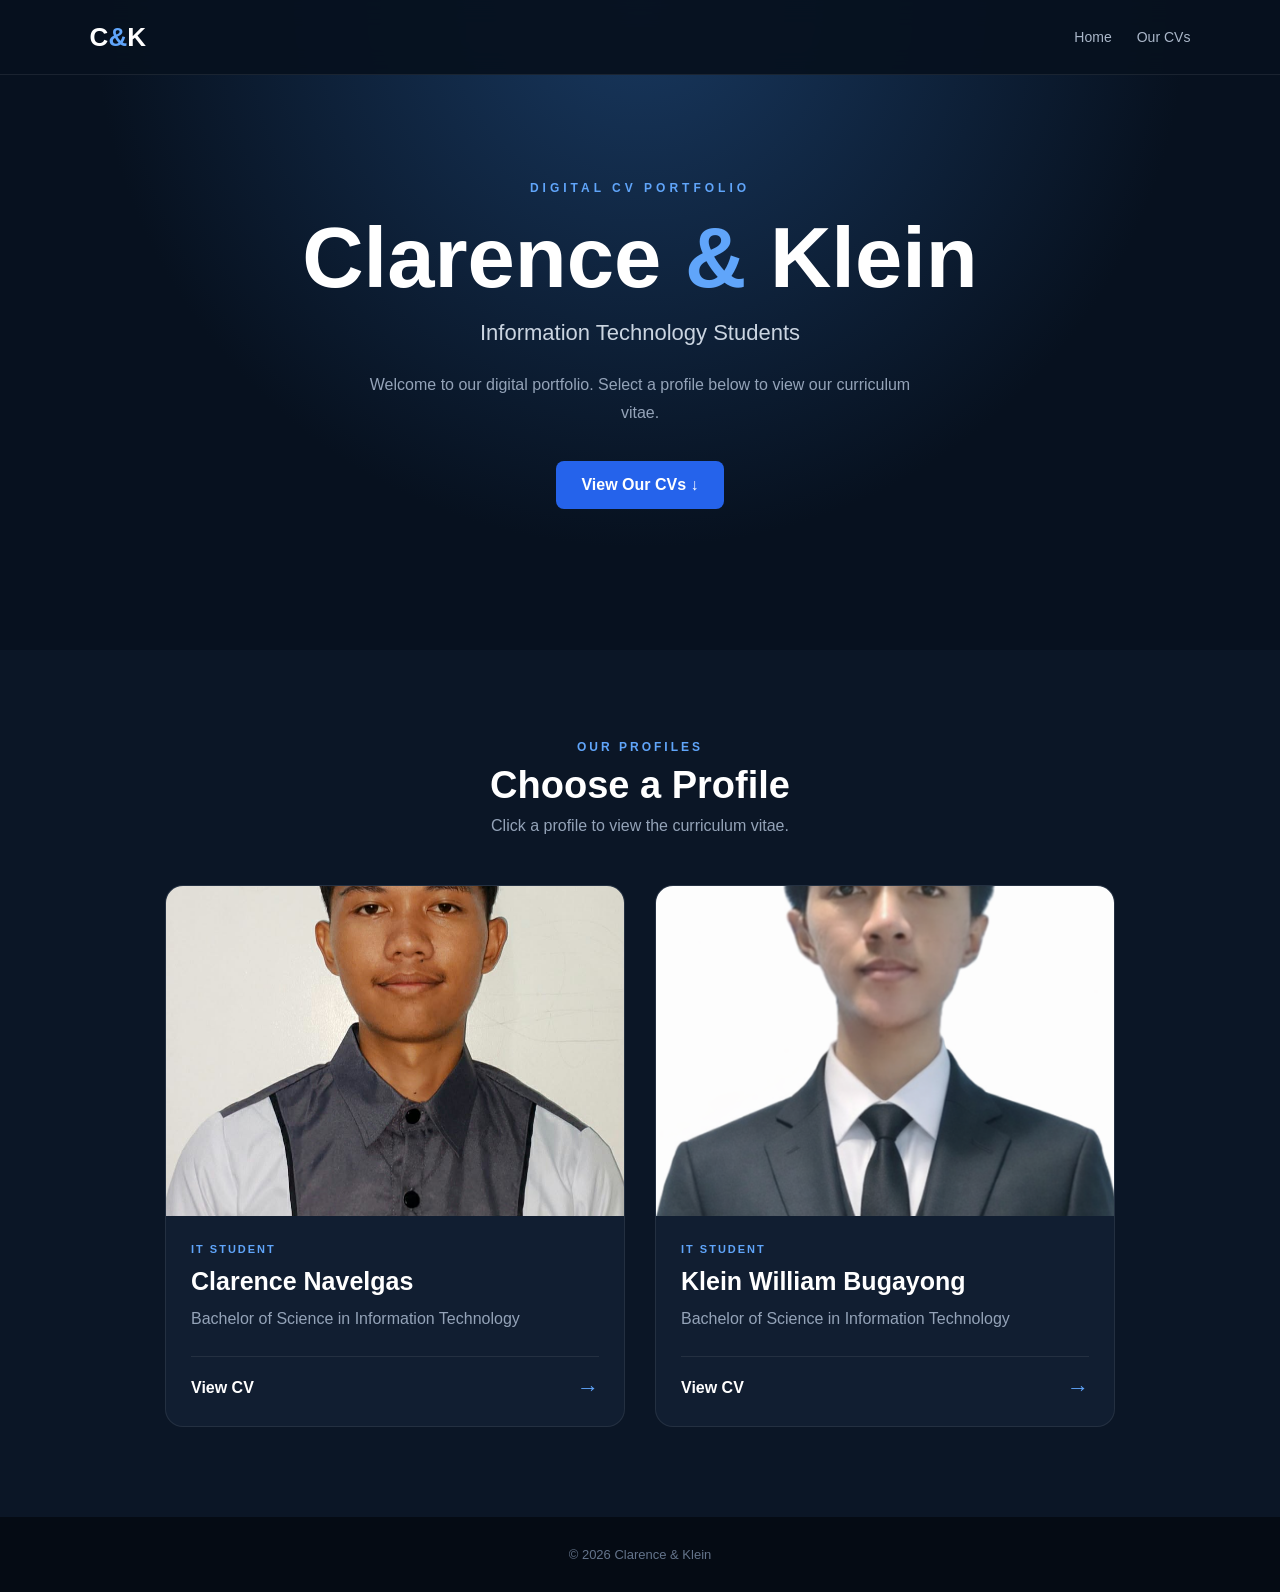
==== commit b34c8fa0: "Update index.html" ====
--- a/index.html
+++ b/index.html
@@ -1,5 +1,6 @@
 <!DOCTYPE html>
 <html lang="en">
+
 <head>
     <meta charset="UTF-8">
     <meta name="viewport" content="width=device-width, initial-scale=1.0">
@@ -89,7 +90,7 @@
                     <div class="profile-image">
 
                         <img
-                            src="images/clarence-profile.jpg"
+                            src="images/clarence.jpeg"
                             alt="Clarence Navelgas">
 
                     </div>
@@ -126,7 +127,7 @@
                     <div class="profile-image">
 
                         <img
-                            src="images/klein-profile.jpg"
+                            src="images/klein.png"
                             alt="Klein William Bugayong">
 
                     </div>
@@ -172,4 +173,5 @@
     </footer>
 
 </body>
+
 </html>
--- a/style.css
+++ b/style.css
@@ -382,2240 +382,7 @@
     font-size: 13px;
 }
 
-
-/* =====================================================
-   ORIGINAL CV VIEWER
-===================================================== */
-
-.cv-page {
-    background: #07111f;
-}
-
-
-.cv-navbar {
-    min-height: 75px;
-
-    padding: 15px 5%;
-
-    display: flex;
-
-    align-items: center;
-
-    justify-content: space-between;
-
-    gap: 20px;
-
-    position: sticky;
-
-    top: 0;
-
-    background:
-        rgba(7, 17, 31, 0.96);
-
-    border-bottom:
-        1px solid rgba(255, 255, 255, 0.08);
-
-    z-index: 100;
-}
-
-
-.cv-name {
-    font-weight: bold;
-}
-
-
-.back-button,
-.switch-button {
-    color: #60a5fa;
-
-    font-size: 14px;
-
-    font-weight: bold;
-}
-
-
-.cv-viewer {
-    padding: 55px 20px 80px;
-}
-
-
-.cv-heading {
-    text-align: center;
-
-    margin-bottom: 40px;
-}
-
-
-.cv-heading > p {
-    color: #60a5fa;
-
-    font-size: 11px;
-
-    letter-spacing: 4px;
-
-    font-weight: bold;
-
-    margin-bottom: 10px;
-}
-
-
-.cv-heading h1 {
-    font-size:
-        clamp(30px, 5vw, 48px);
-
-    margin-bottom: 5px;
-}
-
-
-.cv-heading span {
-    color: #94a3b8;
-}
-
-
-.cv-images {
-    width: 100%;
-
-    max-width: 1000px;
-
-    margin: auto;
-
-    display: flex;
-
-    flex-direction: column;
-
-    gap: 30px;
-}
-
-
-.cv-images img {
-    width: 100%;
-
-    height: auto;
-
-    display: block;
-
-    background: white;
-
-    box-shadow:
-        0 15px 50px
-        rgba(0, 0, 0, 0.5);
-}
-
-
-.bottom-navigation {
-    max-width: 1000px;
-
-    margin: 40px auto 0;
-
-    display: flex;
-
-    justify-content: space-between;
-
-    gap: 20px;
-}
-
-
-.bottom-navigation a {
-    color: #60a5fa;
-
-    font-weight: bold;
-}
-
-
-/* =====================================================
-   CLARENCE CV
-===================================================== */
-
-.clarence-cv {
-    background: #f4f4f4;
-
-    color: #111;
-}
-
-
-.cv-topbar {
-    background: #0b0b0b;
-
-    padding: 18px 5%;
-
-    display: flex;
-
-    justify-content: space-between;
-
-    align-items: center;
-
-    gap: 20px;
-
-    color: white;
-}
-
-
-.cv-topbar a {
-    color: white;
-
-    font-size: 13px;
-}
-
-
-.cv-topbar a:hover {
-    color: #d6c5a3;
-}
-
-
-.cv-paper {
-    max-width: 1100px;
-
-    margin: 40px auto;
-
-    background: #ffffff;
-
-    display: grid;
-
-    grid-template-columns:
-        35% 65%;
-
-    min-height: 1350px;
-
-    box-shadow:
-        0 10px 40px
-        rgba(0, 0, 0, 0.15);
-}
-
-
-.cv-left {
-    background: #171717;
-
-    color: #ffffff;
-
-    padding: 55px 35px;
-}
-
-
-.cv-photo {
-    width: 190px;
-    height: 190px;
-
-    margin: 0 auto 30px;
-
-    border-radius: 50%;
-
-    overflow: hidden;
-
-    border: 5px solid #ffffff;
-}
-
-
-.cv-photo img {
-    width: 100%;
-    height: 100%;
-
-    object-fit: cover;
-}
-
-
-.cv-left h1 {
-    text-align: center;
-
-    font-size: 27px;
-
-    line-height: 1.1;
-
-    margin-bottom: 8px;
-}
-
-
-.cv-left .job-title {
-    text-align: center;
-
-    color: #d6c5a3;
-
-    font-size: 13px;
-
-    margin-bottom: 35px;
-}
-
-
-.cv-left h2 {
-    color: #d6c5a3;
-
-    font-size: 15px;
-
-    letter-spacing: 1px;
-
-    margin-top: 30px;
-
-    margin-bottom: 12px;
-
-    border-bottom:
-        1px solid #555;
-
-    padding-bottom: 7px;
-}
-
-
-.cv-left p,
-.cv-left li {
-    font-size: 12px;
-
-    line-height: 1.7;
-
-    color: #e7e7e7;
-}
-
-
-.cv-left ul {
-    padding-left: 18px;
-}
-
-
-.cv-right {
-    padding: 70px 55px;
-
-    color: #222;
-}
-
-
-.cv-right .big-name {
-    font-size: 48px;
-
-    line-height: 1;
-
-    margin-bottom: 8px;
-}
-
-
-.cv-right .big-name span {
-    color: #8a7654;
-}
-
-
-.cv-right .headline {
-    letter-spacing: 3px;
-
-    font-size: 14px;
-
-    color: #777;
-
-    margin-bottom: 50px;
-}
-
-
-.cv-section {
-    margin-bottom: 35px;
-}
-
-
-.cv-section h2 {
-    font-size: 18px;
-
-    letter-spacing: 2px;
-
-    margin-bottom: 15px;
-
-    padding-bottom: 7px;
-
-    border-bottom:
-        2px solid #111;
-}
-
-
-.cv-section p,
-.cv-section li {
-    font-size: 13px;
-
-    line-height: 1.7;
-
-    color: #444;
-}
-
-
-.cv-item {
-    margin-bottom: 20px;
-}
-
-
-.cv-item h3 {
-    font-size: 15px;
-
-    margin-bottom: 4px;
-}
-
-
-.cv-item .date {
-    color: #8a7654;
-
-    font-size: 11px;
-
-    font-weight: bold;
-
-    letter-spacing: 1px;
-}
-
-
-/* =====================================================
-   KLEIN CV
-   Blue / Gray Design
-===================================================== */
-
-body.klein-page {
-    margin: 0;
-
-    padding: 35px 15px 60px;
-
-    background: #111820;
-
-    font-family:
-        Arial,
-        Helvetica,
-        sans-serif;
-
-    color: #222;
-}
-
-
-/* KLEIN TOP WEBSITE NAVIGATION */
-
-.klein-site-nav {
-    width: 100%;
-
-    max-width: 1100px;
-
-    margin: 0 auto 20px;
-
-    display: flex;
-
-    justify-content: space-between;
-
-    align-items: center;
-
-    gap: 15px;
-}
-
-
-.klein-site-nav a {
-    padding: 11px 18px;
-
-    background: #345875;
-
-    color: #ffffff;
-
-    border-radius: 6px;
-
-    font-size: 13px;
-
-    font-weight: bold;
-
-    transition: 0.25s;
-}
-
-
-.klein-site-nav a:hover {
-    background: #3475b6;
-}
-
-
-/* KLEIN CV PAPER */
-
-.klein-cv {
-    width: 100%;
-
-    max-width: 1100px;
-
-    margin: 0 auto 40px;
-
-    background: #ffffff;
-
-    overflow: hidden;
-
-    box-shadow:
-        0 15px 45px
-        rgba(0, 0, 0, 0.45);
-}
-
-
-/* BLUE HEADER DESIGN */
-
-.klein-top-bar {
-    width: 100%;
-
-    height: 90px;
-
-    display: grid;
-
-    grid-template-columns:
-        28% 13% 59%;
-}
-
-
-.klein-blue-dark {
-    background: #345875;
-}
-
-
-.klein-blue-medium {
-    background: #3475b6;
-}
-
-
-.klein-blue-light {
-    background: #6599ce;
-}
-
-
-/* MAIN KLEIN LAYOUT */
-
-.klein-layout {
-    width: 100%;
-
-    display: grid;
-
-    grid-template-columns:
-        31% 69%;
-
-    align-items: stretch;
-}
-
-
-/* =====================================================
-   KLEIN LEFT SIDEBAR
-===================================================== */
-
-.klein-sidebar {
-    background: #eeeeee;
-
-    padding: 10px 12px 40px;
-
-    color: #111;
-}
-
-
-/* PROFILE PHOTO */
-
-.klein-photo {
-    width: 190px;
-    height: 190px;
-
-    margin: 0 auto 12px;
-
-    border-radius: 50%;
-
-    background: #ffffff;
-
-    overflow: hidden;
-}
-
-
-.klein-photo img {
-    width: 100%;
-    height: 100%;
-
-    object-fit: cover;
-
-    display: block;
-}
-
-
-/* SIDEBAR NAME */
-
-.klein-sidebar-name {
-    text-align: center;
-
-    margin-bottom: 15px;
-}
-
-
-.klein-sidebar-name h2 {
-    margin: 0 0 6px;
-
-    color: #111;
-
-    font-size: 21px;
-
-    line-height: 1.15;
-}
-
-
-.klein-sidebar-name p {
-    margin: 0;
-
-    color: #111;
-
-    font-size: 14px;
-
-    font-weight: bold;
-}
-
-
-/* SIDEBAR SECTIONS */
-
-.klein-side-section {
-    margin-bottom: 15px;
-}
-
-
-.klein-side-section h3 {
-    margin: 0 0 5px;
-
-    color: #345875;
-
-    font-size: 20px;
-
-    line-height: 1.05;
-}
-
-
-.klein-side-section p {
-    margin: 2px 0;
-
-    color: #222;
-
-    font-size: 14px;
-
-    line-height: 1.25;
-
-    overflow-wrap: anywhere;
-}
-
-
-.klein-side-section strong {
-    display: block;
-
-    color: #111;
-
-    font-size: 14px;
-
-    line-height: 1.2;
-}
-
-
-.klein-side-section ul {
-    margin: 4px 0 0;
-
-    padding-left: 22px;
-}
-
-
-.klein-side-section li {
-    color: #222;
-
-    font-size: 14px;
-
-    line-height: 1.25;
-}
-
-
-/* =====================================================
-   KLEIN RIGHT SIDE
-===================================================== */
-
-.klein-main {
-    background: #ffffff;
-
-    padding: 28px 20px 45px;
-
-    color: #222;
-}
-
-
-/* KLEIN NAME HEADER */
-
-.klein-header {
-    margin-bottom: 27px;
-}
-
-
-.klein-header h1 {
-    margin: 0;
-
-    color: #333333;
-
-    font-size: 38px;
-
-    font-weight: 600;
-
-    line-height: 1;
-
-    letter-spacing: 1px;
-}
-
-
-.klein-header h1 span {
-    color: #345875;
-}
-
-
-.klein-header p {
-    margin: 8px 0 0;
-
-    color: #444444;
-
-    font-size: 21px;
-
-    letter-spacing: 1px;
-}
-
-
-/* KLEIN CONTENT SECTIONS */
-
-.klein-section {
-    margin-bottom: 12px;
-}
-
-
-.klein-section > h2 {
-    margin: 0 0 6px;
-
-    padding-bottom: 3px;
-
-    color: #345875;
-
-    font-size: 21px;
-
-    line-height: 1.1;
-
-    border-bottom:
-        2px solid #345875;
-}
-
-
-.klein-section > h3 {
-    margin: 0;
-
-    color: #111;
-
-    font-size: 16px;
-
-    line-height: 1.2;
-}
-
-
-.klein-section > p {
-    margin: 2px 0;
-
-    color: #222;
-
-    font-size: 14px;
-
-    line-height: 1.3;
-}
-
-
-/* KLEIN PROJECTS */
-
-.klein-project {
-    margin-bottom: 10px;
-}
-
-
-.klein-project h3 {
-    margin: 0;
-
-    color: #111;
-
-    font-size: 17px;
-
-    line-height: 1.15;
-}
-
-
-.klein-project strong {
-    display: block;
-
-    margin-top: 1px;
-
-    color: #555;
-
-    font-size: 12px;
-}
-
-
-.klein-project em {
-    display: block;
-
-    margin-top: 1px;
-
-    color: #888;
-
-    font-size: 13px;
-}
-
-
-.klein-project ul {
-    margin: 3px 0 0;
-
-    padding-left: 25px;
-}
-
-
-.klein-project li {
-    color: #333;
-
-    font-size: 13px;
-
-    line-height: 1.25;
-}
-
-
-/* =====================================================
-   KLEIN PAGE TWO
-===================================================== */
-
-.klein-second-page {
-    margin-top: 35px;
-}
-
-
-.klein-page-two-sidebar {
-    min-height: 500px;
-
-    padding-top: 50px;
-}
-
-
-.klein-page-two-main {
-    min-height: 500px;
-
-    padding-top: 50px;
-}
-
-
-/* KLEIN BOTTOM BUTTON */
-
-.klein-bottom-navigation {
-    width: 100%;
-
-    max-width: 1100px;
-
-    margin: 20px auto 0;
-
-    display: flex;
-
-    justify-content: space-between;
-
-    gap: 15px;
-}
-
-
-.klein-bottom-navigation a {
-    padding: 11px 18px;
-
-    background: #345875;
-
-    color: #ffffff;
-
-    border-radius: 6px;
-
-    font-size: 13px;
-
-    font-weight: bold;
-
-    transition: 0.25s;
-}
-
-
-.klein-bottom-navigation a:hover {
-    background: #3475b6;
-}
-
-
-/* =====================================================
-   HOMEPAGE RESPONSIVE DESIGN
-===================================================== */
-
-@media screen and (max-width: 700px) {
-
-    .navbar {
-        padding: 0 20px;
-    }
-
-
-    .nav-links {
-        gap: 15px;
-    }
-
-
-    .hero {
-        min-height: 600px;
-    }
-
-
-    .hero h1 {
-        letter-spacing: -2px;
-    }
-
-
-    .profile-grid {
-        grid-template-columns: 1fr;
-    }
-
-
-    .profiles {
-        padding: 70px 20px;
-    }
-
-
-    .profile-image {
-        height: 350px;
-    }
-
-
-    .cv-navbar {
-        padding: 15px;
-    }
-
-
-    .cv-name {
-        display: none;
-    }
-
-
-    .cv-viewer {
-        padding: 40px 10px 60px;
-    }
-
-
-    .cv-images {
-        gap: 15px;
-    }
-
-
-    .bottom-navigation {
-        padding: 0 5px;
-
-        font-size: 12px;
-    }
-}
-
-
-/* =====================================================
-   CLARENCE RESPONSIVE
-===================================================== */
-
-@media screen and (max-width: 850px) {
-
-    .cv-paper {
-        margin: 0;
-
-        grid-template-columns: 1fr;
-
-        box-shadow: none;
-    }
-
-
-    .cv-left {
-        padding: 40px 25px;
-    }
-
-
-    .cv-right {
-        padding: 40px 25px;
-    }
-
-
-    .cv-right .big-name {
-        font-size: 36px;
-    }
-}
-
-
-/* =====================================================
-   KLEIN TABLET
-===================================================== */
-
-@media screen and (max-width: 850px) {
-
-    body.klein-page {
-        padding: 20px 10px 40px;
-    }
-
-
-    .klein-cv {
-        margin-bottom: 25px;
-    }
-
-
-    .klein-top-bar {
-        height: 65px;
-    }
-
-
-    .klein-layout {
-        grid-template-columns:
-            32% 68%;
-    }
-
-
-    .klein-photo {
-        width: 140px;
-        height: 140px;
-    }
-
-
-    .klein-header h1 {
-        font-size: 29px;
-    }
-
-
-    .klein-header p {
-        font-size: 16px;
-    }
-
-
-    .klein-sidebar-name h2 {
-        font-size: 16px;
-    }
-
-
-    .klein-sidebar-name p {
-        font-size: 11px;
-    }
-
-
-    .klein-side-section h3 {
-        font-size: 15px;
-    }
-
-
-    .klein-side-section p,
-    .klein-side-section strong,
-    .klein-side-section li {
-        font-size: 11px;
-    }
-
-
-    .klein-section > h2 {
-        font-size: 17px;
-    }
-
-
-    .klein-section > h3 {
-        font-size: 13px;
-    }
-
-
-    .klein-section > p {
-        font-size: 11px;
-    }
-
-
-    .klein-project h3 {
-        font-size: 14px;
-    }
-
-
-    .klein-project strong {
-        font-size: 10px;
-    }
-
-
-    .klein-project em {
-        font-size: 10px;
-    }
-
-
-    .klein-project li {
-        font-size: 10px;
-    }
-}
-
-
-/* =====================================================
-   KLEIN PHONE
-   Keeps the original CV two-column appearance
-===================================================== */
-
-@media screen and (max-width: 550px) {
-
-    body.klein-page {
-        padding: 10px 5px 30px;
-    }
-
-
-    .klein-site-nav {
-        margin-bottom: 10px;
-    }
-
-
-    .klein-site-nav a {
-        padding: 8px 10px;
-
-        font-size: 10px;
-    }
-
-
-    .klein-cv {
-        width: 100%;
-
-        margin-bottom: 15px;
-
-        box-shadow:
-            0 8px 25px
-            rgba(0, 0, 0, 0.35);
-    }
-
-
-    .klein-top-bar {
-        height: 42px;
-    }
-
-
-    .klein-layout {
-        grid-template-columns:
-            31% 69%;
-    }
-
-
-    .klein-sidebar {
-        padding: 5px 5px 20px;
-    }
-
-
-    .klein-photo {
-        width: 85px;
-        height: 85px;
-
-        margin-bottom: 6px;
-    }
-
-
-    .klein-sidebar-name {
-        margin-bottom: 8px;
-    }
-
-
-    .klein-sidebar-name h2 {
-        font-size: 9px;
-
-        line-height: 1.1;
-    }
-
-
-    .klein-sidebar-name p {
-        font-size: 6px;
-    }
-
-
-    .klein-side-section {
-        margin-bottom: 7px;
-    }
-
-
-    .klein-side-section h3 {
-        margin-bottom: 2px;
-
-        font-size: 9px;
-    }
-
-
-    .klein-side-section p,
-    .klein-side-section strong,
-    .klein-side-section li {
-        font-size: 6px;
-
-        line-height: 1.25;
-    }
-
-
-    .klein-side-section ul {
-        padding-left: 10px;
-    }
-
-
-    .klein-main {
-        padding: 15px 6px 25px;
-    }
-
-
-    .klein-header {
-        margin-bottom: 12px;
-    }
-
-
-    .klein-header h1 {
-        font-size: 17px;
-
-        letter-spacing: 0;
-    }
-
-
-    .klein-header p {
-        margin-top: 4px;
-
-        font-size: 8px;
-
-        letter-spacing: 0.5px;
-    }
-
-
-    .klein-section {
-        margin-bottom: 6px;
-    }
-
-
-    .klein-section > h2 {
-        margin-bottom: 3px;
-
-        padding-bottom: 1px;
-
-        font-size: 10px;
-
-        border-bottom-width: 1px;
-    }
-
-
-    .klein-section > h3 {
-        font-size: 7px;
-    }
-
-
-    .klein-section > p {
-        font-size: 6px;
-
-        line-height: 1.25;
-    }
-
-
-    .klein-project {
-        margin-bottom: 5px;
-    }
-
-
-    .klein-project h3 {
-        font-size: 7.5px;
-    }
-
-
-    .klein-project strong {
-        font-size: 5.5px;
-    }
-
-
-    .klein-project em {
-        font-size: 5.5px;
-    }
-
-
-    .klein-project ul {
-        margin-top: 1px;
-
-        padding-left: 10px;
-    }
-
-
-    .klein-project li {
-        font-size: 5.5px;
-
-        line-height: 1.25;
-    }
-
-
-    .klein-page-two-sidebar,
-    .klein-page-two-main {
-        min-height: 300px;
-
-        padding-top: 25px;
-    }
-
-
-    .klein-bottom-navigation a {
-        padding: 8px 10px;
-
-        font-size: 9px;
-    }
-}
-
-
-/* =====================================================
-   VERY SMALL PHONE
-===================================================== */
-
-@media screen and (max-width: 400px) {
-
-    .nav-links a:first-child {
-        display: none;
-    }
-
-
-    .hero h1 {
-        font-size: 42px;
-    }
-
-
-    .hero h2 {
-        font-size: 17px;
-    }
-
-
-    .section-heading h2 {
-        font-size: 30px;
-    }
-
-
-    .profile-image {
-        height: 300px;
-    }
-
-
-    .back-button,
-    .switch-button {
-        font-size: 12px;
-    }
-
-
-    .klein-photo {
-        width: 75px;
-        height: 75px;
-    }
-
-
-    .klein-header h1 {
-        font-size: 15px;
-    }
-}
-
-
-/* =====================================================
-   PRINT CV
-===================================================== */
-
-@media print {
-
-    body,
-    body.klein-page {
-        background: white;
-
-        padding: 0;
-    }
-
-
-    .navbar,
-    .cv-navbar,
-    .cv-topbar,
-    .klein-site-nav,
-    .klein-bottom-navigation,
-    footer {
-        display: none !important;
-    }
-
-
-    .klein-cv {
-        width: 100%;
-
-        max-width: none;
-
-        margin: 0;
-
-        box-shadow: none;
-
-        page-break-after: always;
-    }
-
-
-    .klein-cv:last-of-type {
-        page-break-after: auto;
-    }
-
-
-    .cv-paper {
-        margin: 0;
-
-        box-shadow: none;
-    }
-}    background: #111e31;
-    border: 1px solid rgba(255, 255, 255, 0.08);
-    border-radius: 18px;
-    overflow: hidden;
-    transition: 0.35s;
-}
-
-.profile-card:hover {
-    transform: translateY(-8px);
-    border-color: #3b82f6;
-    box-shadow: 0 20px 50px rgba(0, 0, 0, 0.4);
-}
-
-.profile-image {
-    width: 100%;
-    height: 330px;
-    background: #18273b;
-    overflow: hidden;
-}
-
-.profile-image img {
-    width: 100%;
-    height: 100%;
-    object-fit: cover;
-    transition: 0.4s;
-}
-
-.profile-card:hover .profile-image img {
-    transform: scale(1.05);
-}
-
-.profile-info {
-    padding: 25px;
-}
-
-.student {
-    color: #60a5fa !important;
-    font-size: 11px;
-    letter-spacing: 2px;
-    font-weight: bold;
-    margin-bottom: 8px;
-}
-
-.profile-info h3 {
-    font-size: 25px;
-    margin-bottom: 10px;
-}
-
-.profile-info > p {
-    color: #94a3b8;
-    line-height: 1.6;
-}
-
-.view-cv {
-    display: flex;
-    justify-content: space-between;
-    align-items: center;
-    margin-top: 25px;
-    padding-top: 18px;
-    border-top: 1px solid rgba(255, 255, 255, 0.08);
-    font-weight: bold;
-}
-
-.view-cv span {
-    color: #60a5fa;
-    font-size: 22px;
-}
-
-footer {
-    padding: 30px;
-    text-align: center;
-    background: #050b14;
-    color: #64748b;
-    font-size: 13px;
-}
-
-.cv-page {
-    background: #07111f;
-}
-
-.cv-navbar {
-    min-height: 75px;
-    padding: 15px 5%;
-    display: flex;
-    align-items: center;
-    justify-content: space-between;
-    gap: 20px;
-    position: sticky;
-    top: 0;
-    background: rgba(7, 17, 31, 0.96);
-    border-bottom: 1px solid rgba(255, 255, 255, 0.08);
-    z-index: 100;
-}
-
-.cv-name {
-    font-weight: bold;
-}
-
-.back-button,
-.switch-button {
-    color: #60a5fa;
-    font-size: 14px;
-    font-weight: bold;
-}
-
-.cv-viewer {
-    padding: 55px 20px 80px;
-}
-
-.cv-heading {
-    text-align: center;
-    margin-bottom: 40px;
-}
-
-.cv-heading > p {
-    color: #60a5fa;
-    font-size: 11px;
-    letter-spacing: 4px;
-    font-weight: bold;
-    margin-bottom: 10px;
-}
-
-.cv-heading h1 {
-    font-size: clamp(30px, 5vw, 48px);
-    margin-bottom: 5px;
-}
-
-.cv-heading span {
-    color: #94a3b8;
-}
-
-.cv-images {
-    width: 100%;
-    max-width: 1000px;
-    margin: auto;
-    display: flex;
-    flex-direction: column;
-    gap: 30px;
-}
-
-.cv-images img {
-    width: 100%;
-    height: auto;
-    display: block;
-    background: white;
-    box-shadow: 0 15px 50px rgba(0, 0, 0, 0.5);
-}
-
-.bottom-navigation {
-    max-width: 1000px;
-    margin: 40px auto 0;
-    display: flex;
-    justify-content: space-between;
-    gap: 20px;
-}
-
-.bottom-navigation a {
-    color: #60a5fa;
-    font-weight: bold;
-}
-
-body.clarence-page {
-    margin: 0;
-    padding: 40px 20px;
-    background: #111;
-    color: #222;
-    font-family: Arial, Helvetica, sans-serif;
-}
-
-.clarence-cv {
-    width: 100%;
-    max-width: 1050px;
-    min-height: 1050px;
-    margin: 0 auto;
-    padding: 55px 60px;
-    background: #f5f5f5;
-    color: #222;
-    box-shadow: 0 15px 45px rgba(0, 0, 0, 0.4);
-}
-
-.clarence-header {
-    text-align: center;
-    padding-bottom: 22px;
-    margin-bottom: 35px;
-    border-bottom: 2px solid #333;
-}
-
-.clarence-header h1 {
-    margin: 0;
-    color: #222;
-    font-size: 40px;
-    font-weight: 400;
-    letter-spacing: 9px;
-}
-
-.clarence-layout {
-    display: grid;
-    grid-template-columns: 30% 1fr;
-    gap: 55px;
-}
-
-.clarence-left,
-.clarence-right {
-    min-width: 0;
-}
-
-.clarence-section {
-    margin-bottom: 30px;
-}
-
-.clarence-section h2 {
-    margin: 0 0 10px;
-    color: #222;
-    font-size: 14px;
-    font-weight: 700;
-}
-
-.clarence-left .clarence-section h2 {
-    padding-bottom: 7px;
-    border-bottom: 1px solid #333;
-}
-
-.clarence-section h3 {
-    margin: 18px 0 4px;
-    color: #222;
-    font-size: 14px;
-    font-weight: 400;
-}
-
-.clarence-cv p {
-    margin: 2px 0;
-    color: #222;
-    font-size: 14px;
-    line-height: 1.5;
-}
-
-.clarence-cv a {
-    color: #222;
-}
-
-.clarence-left a {
-    overflow-wrap: anywhere;
-}
-
-.clarence-education {
-    margin-bottom: 20px;
-}
-
-.clarence-education strong {
-    display: block;
-    color: #222;
-    font-size: 14px;
-    margin-bottom: 3px;
-}
-
-.clarence-about {
-    margin-bottom: 30px;
-}
-
-.clarence-project {
-    margin-bottom: 25px;
-}
-
-.clarence-project ul {
-    margin: 8px 0 0 35px;
-    padding-left: 15px;
-}
-
-.clarence-project li {
-    color: #222;
-    font-size: 14px;
-    line-height: 1.5;
-    margin-bottom: 3px;
-}
-
-.clarence-back {
-    display: inline-block;
-    margin-top: 10px;
-    padding: 11px 18px;
-    background: #222;
-    color: #fff !important;
-    border-radius: 5px;
-    font-size: 13px;
-    font-weight: bold;
-}
-
-@media (max-width: 700px) {
-    .navbar {
-        padding: 0 20px;
-    }
-
-    .nav-links {
-        gap: 15px;
-    }
-
-    .hero {
-        min-height: 600px;
-    }
-
-    .hero h1 {
-        letter-spacing: -2px;
-    }
-
-    .profile-grid {
-        grid-template-columns: 1fr;
-    }
-
-    .profiles {
-        padding: 70px 20px;
-    }
-
-    .profile-image {
-        height: 350px;
-    }
-
-    .cv-navbar {
-        padding: 15px;
-    }
-
-    .cv-name {
-        display: none;
-    }
-
-    .cv-viewer {
-        padding: 40px 10px 60px;
-    }
-
-    .cv-images {
-        gap: 15px;
-    }
-
-    .bottom-navigation {
-        padding: 0 5px;
-        font-size: 12px;
-    }
-
-    body.clarence-page {
-        padding: 15px;
-        background: #111;
-    }
-
-    .clarence-cv {
-        min-height: auto;
-        padding: 35px 25px;
-    }
-
-    .clarence-header {
-        margin-bottom: 30px;
-    }
-
-    .clarence-header h1 {
-        font-size: 26px;
-        letter-spacing: 4px;
-        line-height: 1.3;
-    }
-
-    .clarence-layout {
-        grid-template-columns: 1fr;
-        gap: 5px;
-    }
-
-    .clarence-about {
-        margin-top: 5px;
-    }
-}
-
-@media (max-width: 400px) {
-    .nav-links a:first-child {
-        display: none;
-    }
-
-    .hero h1 {
-        font-size: 42px;
-    }
-
-    .hero h2 {
-        font-size: 17px;
-    }
-
-    .section-heading h2 {
-        font-size: 30px;
-    }
-
-    .profile-image {
-        height: 300px;
-    }
-
-    .back-button,
-    .switch-button {
-        font-size: 12px;
-    }
-
-    .clarence-cv {
-        padding: 28px 18px;
-    }
-
-    .clarence-header h1 {
-        font-size: 23px;
-        letter-spacing: 3px;
-    }
-}
-
-@media print {
-    body.clarence-page {
-        padding: 0;
-        background: white;
-    }
-
-    .clarence-cv {
-        max-width: none;
-        min-height: 0;
-        padding: 30px 40px;
-        box-shadow: none;
-    }
-
-    .clarence-back {
-        display: none;
-    }
-}    display: inline-block;
-
-    padding: 15px 25px;
-
-    background: #2563eb;
-
-    border-radius: 8px;
-
-    font-weight: bold;
-
-    transition: 0.3s;
-}
-
-
-.main-button:hover {
-    background: #3b82f6;
-
-    transform: translateY(-3px);
-}
-
-
-/* ==============================
-   PROFILE SECTION
-============================== */
-
-.profiles {
-    padding: 90px 7%;
-
-    background: #0b1626;
-}
-
-
-.section-heading {
-    text-align: center;
-
-    margin-bottom: 50px;
-}
-
-
-.section-heading > p {
-    color: #60a5fa;
-
-    font-size: 12px;
-
-    font-weight: bold;
-
-    letter-spacing: 3px;
-
-    margin-bottom: 10px;
-}
-
-
-.section-heading h2 {
-    font-size: 38px;
-
-    margin-bottom: 10px;
-}
-
-
-.section-heading span {
-    color: #94a3b8;
-}
-
-
-/* ==============================
-   PROFILE CARDS
-============================== */
-
-.profile-grid {
-    max-width: 950px;
-
-    margin: auto;
-
-    display: grid;
-
-    grid-template-columns:
-        repeat(2, 1fr);
-
-    gap: 30px;
-}
-
-
-.profile-card {
-    background: #111e31;
-
-    border:
-        1px solid rgba(255,255,255,0.08);
-
-    border-radius: 18px;
-
-    overflow: hidden;
-
-    transition: 0.35s;
-}
-
-
-.profile-card:hover {
-    transform: translateY(-8px);
-
-    border-color: #3b82f6;
-
-    box-shadow:
-        0 20px 50px
-        rgba(0,0,0,0.4);
-}
-
-
-/* PROFILE IMAGE */
-
-.profile-image {
-    width: 100%;
-
-    height: 330px;
-
-    background: #18273b;
-
-    overflow: hidden;
-}
-
-
-.profile-image img {
-    width: 100%;
-
-    height: 100%;
-
-    object-fit: cover;
-
-    transition: 0.4s;
-}
-
-
-.profile-card:hover
-.profile-image img {
-
-    transform: scale(1.05);
-}
-
-
-/* PROFILE INFO */
-
-.profile-info {
-    padding: 25px;
-}
-
-
-.student {
-    color: #60a5fa !important;
-
-    font-size: 11px;
-
-    letter-spacing: 2px;
-
-    font-weight: bold;
-
-    margin-bottom: 8px;
-}
-
-
-.profile-info h3 {
-    font-size: 25px;
-
-    margin-bottom: 10px;
-}
-
-
-.profile-info > p {
-    color: #94a3b8;
-
-    line-height: 1.6;
-}
-
-
-.view-cv {
-    display: flex;
-
-    justify-content: space-between;
-
-    align-items: center;
-
-    margin-top: 25px;
-
-    padding-top: 18px;
-
-    border-top:
-        1px solid rgba(255,255,255,0.08);
-
-    font-weight: bold;
-}
-
-
-.view-cv span {
-    color: #60a5fa;
-
-    font-size: 22px;
-}
-
-
-/* ==============================
-   FOOTER
-============================== */
-
-footer {
-    padding: 30px;
-
-    text-align: center;
-
-    background: #050b14;
-
-    color: #64748b;
-
-    font-size: 13px;
-}
-
-
-/* ==============================
-   CV PAGE
-============================== */
-
-.cv-page {
-    background: #07111f;
-}
-
-
-/* CV NAVBAR */
-
-.cv-navbar {
-    min-height: 75px;
-
-    padding: 15px 5%;
-
-    display: flex;
-
-    align-items: center;
-
-    justify-content: space-between;
-
-    gap: 20px;
-
-    position: sticky;
-
-    top: 0;
-
-    background:
-        rgba(7,17,31,0.96);
-
-    border-bottom:
-        1px solid rgba(255,255,255,0.08);
-
-    z-index: 100;
-}
-
-
-.cv-name {
-    font-weight: bold;
-}
-
-
-.back-button,
-.switch-button {
-    color: #60a5fa;
-
-    font-size: 14px;
-
-    font-weight: bold;
-}
-
-
-/* CV VIEWER */
-
-.cv-viewer {
-    padding:
-        55px 20px
-        80px;
-}
-
-
-.cv-heading {
-    text-align: center;
-
-    margin-bottom: 40px;
-}
-
-
-.cv-heading > p {
-    color: #60a5fa;
-
-    font-size: 11px;
-
-    letter-spacing: 4px;
-
-    font-weight: bold;
-
-    margin-bottom: 10px;
-}
-
-
-.cv-heading h1 {
-    font-size:
-        clamp(30px, 5vw, 48px);
-
-    margin-bottom: 5px;
-}
-
-
-.cv-heading span {
-    color: #94a3b8;
-}
-
-
-/* ==============================
-   ACTUAL CV IMAGES
-============================== */
-
-.cv-images {
-    width: 100%;
-
-    max-width: 1000px;
-
-    margin: auto;
-
-    display: flex;
-
-    flex-direction: column;
-
-    gap: 30px;
-}
-
-
-.cv-images img {
-    width: 100%;
-
-    height: auto;
-
-    display: block;
-
-    background: white;
-
-    box-shadow:
-        0 15px 50px
-        rgba(0,0,0,0.5);
-}
-
-
-/* ==============================
-   BOTTOM NAVIGATION
-============================== */
-
-.bottom-navigation {
-    max-width: 1000px;
-
-    margin: 40px auto 0;
-
-    display: flex;
-
-    justify-content: space-between;
-
-    gap: 20px;
-}
-
-
-.bottom-navigation a {
-    color: #60a5fa;
-
-    font-weight: bold;
-}
-
-
-/* ==============================
-   TABLET / PHONE
-============================== */
-
-@media (max-width: 700px) {
-
-    .navbar {
-        padding: 0 20px;
-    }
-
-
-    .nav-links {
-        gap: 15px;
-    }
-
-
-    .hero {
-        min-height: 600px;
-    }
-
-
-    .hero h1 {
-        letter-spacing: -2px;
-    }
-
-
-    .profile-grid {
-        grid-template-columns: 1fr;
-    }
-
-
-    .profiles {
-        padding:
-            70px 20px;
-    }
-
-
-    .profile-image {
-        height: 350px;
-    }
-
-
-    .cv-navbar {
-        padding: 15px;
-    }
-
-
-    .cv-name {
-        display: none;
-    }
-
-
-    .cv-viewer {
-        padding:
-            40px 10px
-            60px;
-    }
-
-
-    .cv-images {
-        gap: 15px;
-    }
-
-
-    .bottom-navigation {
-        padding: 0 5px;
-
-        font-size: 12px;
-    }
-
-}
-
-
-/* ==============================
-   SMALL PHONES
-============================== */
-
-@media (max-width: 400px) {
-
-    .nav-links a:first-child {
-        display: none;
-    }
-
-
-    .hero h1 {
-        font-size: 42px;
-    }
-
-
-    .hero h2 {
-        font-size: 17px;
-    }
-
-
-    .section-heading h2 {
-        font-size: 30px;
-    }
-
-
-    .profile-image {
-        height: 300px;
-    }
-
-
-    .back-button,
-    .switch-button {
-        font-size: 12px;
-    }
-
-}
+/* ===== CLARENCE CV ===== */
 * {
     margin: 0;
     padding: 0;
@@ -2856,769 +623,6 @@
 }
 
 /* ==========================================================
-   KLEIN CV — FINAL DESIGN OVERRIDES
-   ONLY affects <body class="klein-page">
-========================================================== */
-
-body.klein-page {
-    margin: 0;
-    padding: 40px 20px 60px;
-    background: #0b1118;
-    color: #222;
-    font-family: Arial, Helvetica, sans-serif;
-}
-
-
-/* ==========================================================
-   WEBSITE NAVIGATION
-========================================================== */
-
-body.klein-page .klein-site-nav {
-    width: 100%;
-    max-width: 1050px;
-
-    margin: 0 auto 20px;
-
-    display: flex;
-    align-items: center;
-    justify-content: space-between;
-
-    gap: 15px;
-}
-
-
-body.klein-page .klein-site-nav a {
-    display: inline-flex;
-    align-items: center;
-    justify-content: center;
-
-    padding: 11px 18px;
-
-    background: #345875;
-    color: #ffffff;
-
-    border-radius: 7px;
-
-    font-size: 13px;
-    font-weight: 700;
-
-    text-decoration: none;
-
-    transition:
-        background 0.25s ease,
-        transform 0.25s ease;
-}
-
-
-body.klein-page .klein-site-nav a:hover {
-    background: #3475b6;
-    transform: translateY(-2px);
-}
-
-
-/* ==========================================================
-   CV PAPER
-========================================================== */
-
-body.klein-page .klein-cv {
-    width: 100%;
-    max-width: 1050px;
-
-    margin: 0 auto 35px;
-
-    background: #ffffff;
-
-    overflow: hidden;
-
-    box-shadow:
-        0 20px 60px rgba(0, 0, 0, 0.35);
-}
-
-
-/* ==========================================================
-   BLUE HEADER
-========================================================== */
-
-body.klein-page .klein-top-bar {
-    width: 100%;
-    height: 82px;
-
-    display: grid;
-
-    grid-template-columns:
-        28% 13% 59%;
-}
-
-
-body.klein-page .klein-blue-dark {
-    background: #345875;
-}
-
-
-body.klein-page .klein-blue-medium {
-    background: #3475b6;
-}
-
-
-body.klein-page .klein-blue-light {
-    background: #6599ce;
-}
-
-
-/* ==========================================================
-   MAIN TWO COLUMN LAYOUT
-========================================================== */
-
-body.klein-page .klein-layout {
-    width: 100%;
-
-    display: grid;
-
-    grid-template-columns:
-        31% 69%;
-
-    align-items: stretch;
-}
-
-
-/* ==========================================================
-   LEFT SIDEBAR
-========================================================== */
-
-body.klein-page .klein-sidebar {
-    background: #eeeeee;
-
-    padding: 12px 20px 45px;
-
-    color: #111;
-
-    min-width: 0;
-}
-
-
-/* ==========================================================
-   PROFILE PHOTO
-========================================================== */
-
-body.klein-page .klein-photo {
-    width: 175px;
-    height: 175px;
-
-    margin: 0 auto 16px;
-
-    background: #ffffff;
-
-    border-radius: 50%;
-
-    overflow: hidden;
-
-    box-shadow:
-        0 3px 12px rgba(0, 0, 0, 0.08);
-}
-
-
-body.klein-page .klein-photo img {
-    width: 100%;
-    height: 100%;
-
-    display: block;
-
-    object-fit: cover;
-
-    object-position: center;
-}
-
-
-/* ==========================================================
-   SIDEBAR NAME
-========================================================== */
-
-body.klein-page .klein-sidebar-name {
-    text-align: center;
-
-    margin-bottom: 20px;
-}
-
-
-body.klein-page .klein-sidebar-name h2 {
-    margin: 0 0 6px;
-
-    color: #111;
-
-    font-size: 20px;
-    font-weight: 700;
-
-    line-height: 1.15;
-}
-
-
-body.klein-page .klein-sidebar-name p {
-    margin: 0;
-
-    color: #222;
-
-    font-size: 13px;
-    font-weight: 700;
-
-    line-height: 1.3;
-}
-
-
-/* ==========================================================
-   SIDEBAR SECTIONS
-========================================================== */
-
-body.klein-page .klein-side-section {
-    margin-bottom: 19px;
-}
-
-
-body.klein-page .klein-side-section h3 {
-    margin: 0 0 7px;
-
-    padding-bottom: 4px;
-
-    color: #345875;
-
-    font-size: 18px;
-    font-weight: 700;
-
-    line-height: 1.1;
-
-    border-bottom:
-        1px solid rgba(52, 88, 117, 0.35);
-}
-
-
-body.klein-page .klein-side-section p {
-    margin: 2px 0;
-
-    color: #222;
-
-    font-size: 13px;
-
-    line-height: 1.35;
-
-    overflow-wrap: anywhere;
-}
-
-
-body.klein-page .klein-side-section strong {
-    display: block;
-
-    margin-bottom: 3px;
-
-    color: #111;
-
-    font-size: 13px;
-    font-weight: 700;
-
-    line-height: 1.3;
-}
-
-
-body.klein-page .klein-side-section ul {
-    margin: 5px 0 0;
-
-    padding-left: 18px;
-}
-
-
-body.klein-page .klein-side-section li {
-    margin-bottom: 2px;
-
-    color: #222;
-
-    font-size: 13px;
-
-    line-height: 1.35;
-}
-
-
-/* ==========================================================
-   RIGHT SIDE
-========================================================== */
-
-body.klein-page .klein-main {
-    min-width: 0;
-
-    padding: 32px 30px 45px;
-
-    background: #ffffff;
-
-    color: #222;
-}
-
-
-/* ==========================================================
-   MAIN NAME HEADER
-========================================================== */
-
-body.klein-page .klein-header {
-    margin-bottom: 28px;
-}
-
-
-body.klein-page .klein-header h1 {
-    margin: 0;
-
-    color: #333333;
-
-    font-size: 37px;
-    font-weight: 600;
-
-    line-height: 1.05;
-
-    letter-spacing: 0.5px;
-}
-
-
-body.klein-page .klein-header h1 span {
-    color: #345875;
-}
-
-
-body.klein-page .klein-header p {
-    margin: 8px 0 0;
-
-    color: #444444;
-
-    font-size: 18px;
-
-    line-height: 1.2;
-
-    letter-spacing: 1px;
-}
-
-
-/* ==========================================================
-   MAIN SECTIONS
-========================================================== */
-
-body.klein-page .klein-section {
-    margin-bottom: 18px;
-}
-
-
-body.klein-page .klein-section > h2 {
-    margin: 0 0 8px;
-
-    padding-bottom: 4px;
-
-    color: #345875;
-
-    font-size: 20px;
-    font-weight: 700;
-
-    line-height: 1.1;
-
-    border-bottom:
-        2px solid #345875;
-}
-
-
-body.klein-page .klein-section > h3 {
-    margin: 0 0 2px;
-
-    color: #111;
-
-    font-size: 15px;
-    font-weight: 700;
-
-    line-height: 1.25;
-}
-
-
-body.klein-page .klein-section > p {
-    margin: 3px 0;
-
-    color: #222;
-
-    font-size: 13px;
-
-    line-height: 1.4;
-}
-
-
-/* ==========================================================
-   PROJECTS
-========================================================== */
-
-body.klein-page .klein-project {
-    margin-bottom: 15px;
-}
-
-
-body.klein-page .klein-project:last-child {
-    margin-bottom: 0;
-}
-
-
-body.klein-page .klein-project h3 {
-    margin: 0 0 2px;
-
-    color: #111;
-
-    font-size: 16px;
-    font-weight: 700;
-
-    line-height: 1.2;
-}
-
-
-body.klein-page .klein-project strong {
-    display: block;
-
-    margin-top: 2px;
-
-    color: #555;
-
-    font-size: 11px;
-    font-weight: 700;
-
-    line-height: 1.25;
-}
-
-
-body.klein-page .klein-project em {
-    display: block;
-
-    margin-top: 2px;
-
-    color: #777;
-
-    font-size: 12px;
-
-    line-height: 1.3;
-}
-
-
-body.klein-page .klein-project ul {
-    margin: 5px 0 0;
-
-    padding-left: 22px;
-}
-
-
-body.klein-page .klein-project li {
-    padding-left: 2px;
-
-    color: #333;
-
-    font-size: 12px;
-
-    line-height: 1.4;
-}
-
-
-/* ==========================================================
-   PAGE TWO
-========================================================== */
-
-body.klein-page .klein-second-page {
-    margin-top: 35px;
-}
-
-
-body.klein-page .klein-page-two-sidebar {
-    min-height: 500px;
-
-    padding-top: 45px;
-}
-
-
-body.klein-page .klein-page-two-main {
-    min-height: 500px;
-
-    padding-top: 45px;
-}
-
-
-/* ==========================================================
-   BOTTOM NAVIGATION
-========================================================== */
-
-body.klein-page .klein-bottom-navigation {
-    width: 100%;
-    max-width: 1050px;
-
-    margin: 10px auto 0;
-
-    display: flex;
-
-    justify-content: space-between;
-    align-items: center;
-
-    gap: 15px;
-}
-
-
-body.klein-page .klein-bottom-navigation a {
-    display: inline-flex;
-    align-items: center;
-    justify-content: center;
-
-    padding: 11px 18px;
-
-    background: #345875;
-
-    color: #ffffff;
-
-    border-radius: 7px;
-
-    font-size: 13px;
-    font-weight: 700;
-
-    text-decoration: none;
-
-    transition:
-        background 0.25s ease,
-        transform 0.25s ease;
-}
-
-
-body.klein-page .klein-bottom-navigation a:hover {
-    background: #3475b6;
-
-    transform: translateY(-2px);
-}
-
-
-/* ==========================================================
-   TABLET
-========================================================== */
-
-@media screen and (max-width: 850px) {
-
-    body.klein-page {
-        padding: 20px 10px 40px;
-    }
-
-
-    body.klein-page .klein-top-bar {
-        height: 65px;
-    }
-
-
-    body.klein-page .klein-layout {
-        grid-template-columns:
-            32% 68%;
-    }
-
-
-    body.klein-page .klein-sidebar {
-        padding:
-            10px 12px 30px;
-    }
-
-
-    body.klein-page .klein-main {
-        padding:
-            25px 20px 35px;
-    }
-
-
-    body.klein-page .klein-photo {
-        width: 135px;
-        height: 135px;
-    }
-
-
-    body.klein-page .klein-header h1 {
-        font-size: 29px;
-    }
-
-
-    body.klein-page .klein-header p {
-        font-size: 15px;
-    }
-
-
-    body.klein-page .klein-sidebar-name h2 {
-        font-size: 16px;
-    }
-
-
-    body.klein-page .klein-sidebar-name p {
-        font-size: 11px;
-    }
-
-
-    body.klein-page .klein-side-section h3 {
-        font-size: 15px;
-    }
-
-
-    body.klein-page .klein-side-section p,
-    body.klein-page .klein-side-section strong,
-    body.klein-page .klein-side-section li {
-        font-size: 11px;
-    }
-
-
-    body.klein-page .klein-section > h2 {
-        font-size: 17px;
-    }
-
-
-    body.klein-page .klein-section > h3 {
-        font-size: 13px;
-    }
-
-
-    body.klein-page .klein-section > p {
-        font-size: 11px;
-    }
-
-
-    body.klein-page .klein-project h3 {
-        font-size: 14px;
-    }
-
-
-    body.klein-page .klein-project strong,
-    body.klein-page .klein-project em,
-    body.klein-page .klein-project li {
-        font-size: 10px;
-    }
-}
-
-
-/* ==========================================================
-   MOBILE
-   Keep CV looking like the original 2-column document
-========================================================== */
-
-@media screen and (max-width: 550px) {
-
-    body.klein-page {
-        padding: 12px 5px 30px;
-
-        overflow-x: hidden;
-    }
-
-
-    body.klein-page .klein-site-nav {
-        margin-bottom: 10px;
-    }
-
-
-    body.klein-page .klein-site-nav a {
-        padding: 8px 10px;
-
-        font-size: 10px;
-    }
-
-
-    body.klein-page .klein-cv {
-        margin-bottom: 18px;
-
-        box-shadow:
-            0 8px 25px
-            rgba(0, 0, 0, 0.35);
-    }
-
-
-    body.klein-page .klein-top-bar {
-        height: 42px;
-    }
-
-
-    body.klein-page .klein-layout {
-        /*
-           IMPORTANT:
-           Do NOT turn this into one column.
-           This preserves Klein's actual CV appearance.
-        */
-
-        grid-template-columns:
-            31% 69%;
-    }
-
-
-    body.klein-page .klein-sidebar {
-        padding:
-            6px 6px 20px;
-    }
-
-
-    body.klein-page .klein-photo {
-        width: 82px;
-        height: 82px;
-
-        margin-bottom: 7px;
-    }
-
-
-    body.klein-page .klein-sidebar-name {
-        margin-bottom: 9px;
-    }
-
-
-    body.klein-page .klein-sidebar-name h2 {
-        margin-bottom: 3px;
-
-        font-size: 9px;
-    }
-
-
-    body.klein-page .klein-sidebar-name p {
-        font-size: 6px;
-    }
-
-
-    body.klein-page .klein-side-section {
-        margin-bottom: 8px;
-    }
-
-
-    body.klein-page .klein-side-section h3 {
-        margin-bottom: 3px;
-
-        padding-bottom: 2px;
-
-        font-size: 9px;
-    }
-
-
-    body.klein-page .klein-side-section p,
-    body.klein-page .klein-side-section strong,
-    body.klein-page .klein-side-section li {
-        font-size: 6px;
-
-        line-height: 1.3;
-    }
-
-
-    body.klein-page .klein-side-section ul {
-        margin-top: 2px;
-
-        padding-left: 10px;
-    }
-
-
-    body.klein-page .klein-main {
-        padding:
-            15px 8px 25px;
-    }
-
-
-    body.klein-page .klein-header {
-        margin-bottom: 13px;
-    }
-
-
-    body.klein-page .klein-header h1 {
-        font-size: 17px;
-
-        letter-spacing: 0;
-    }
-
-
-    body.klein-page .klein-header p {
-        margin-top: 4px;
-
-/* ==========================================================
    KLEIN CV - FINAL
    ONLY AFFECTS klein.html
 ========================================================== */
